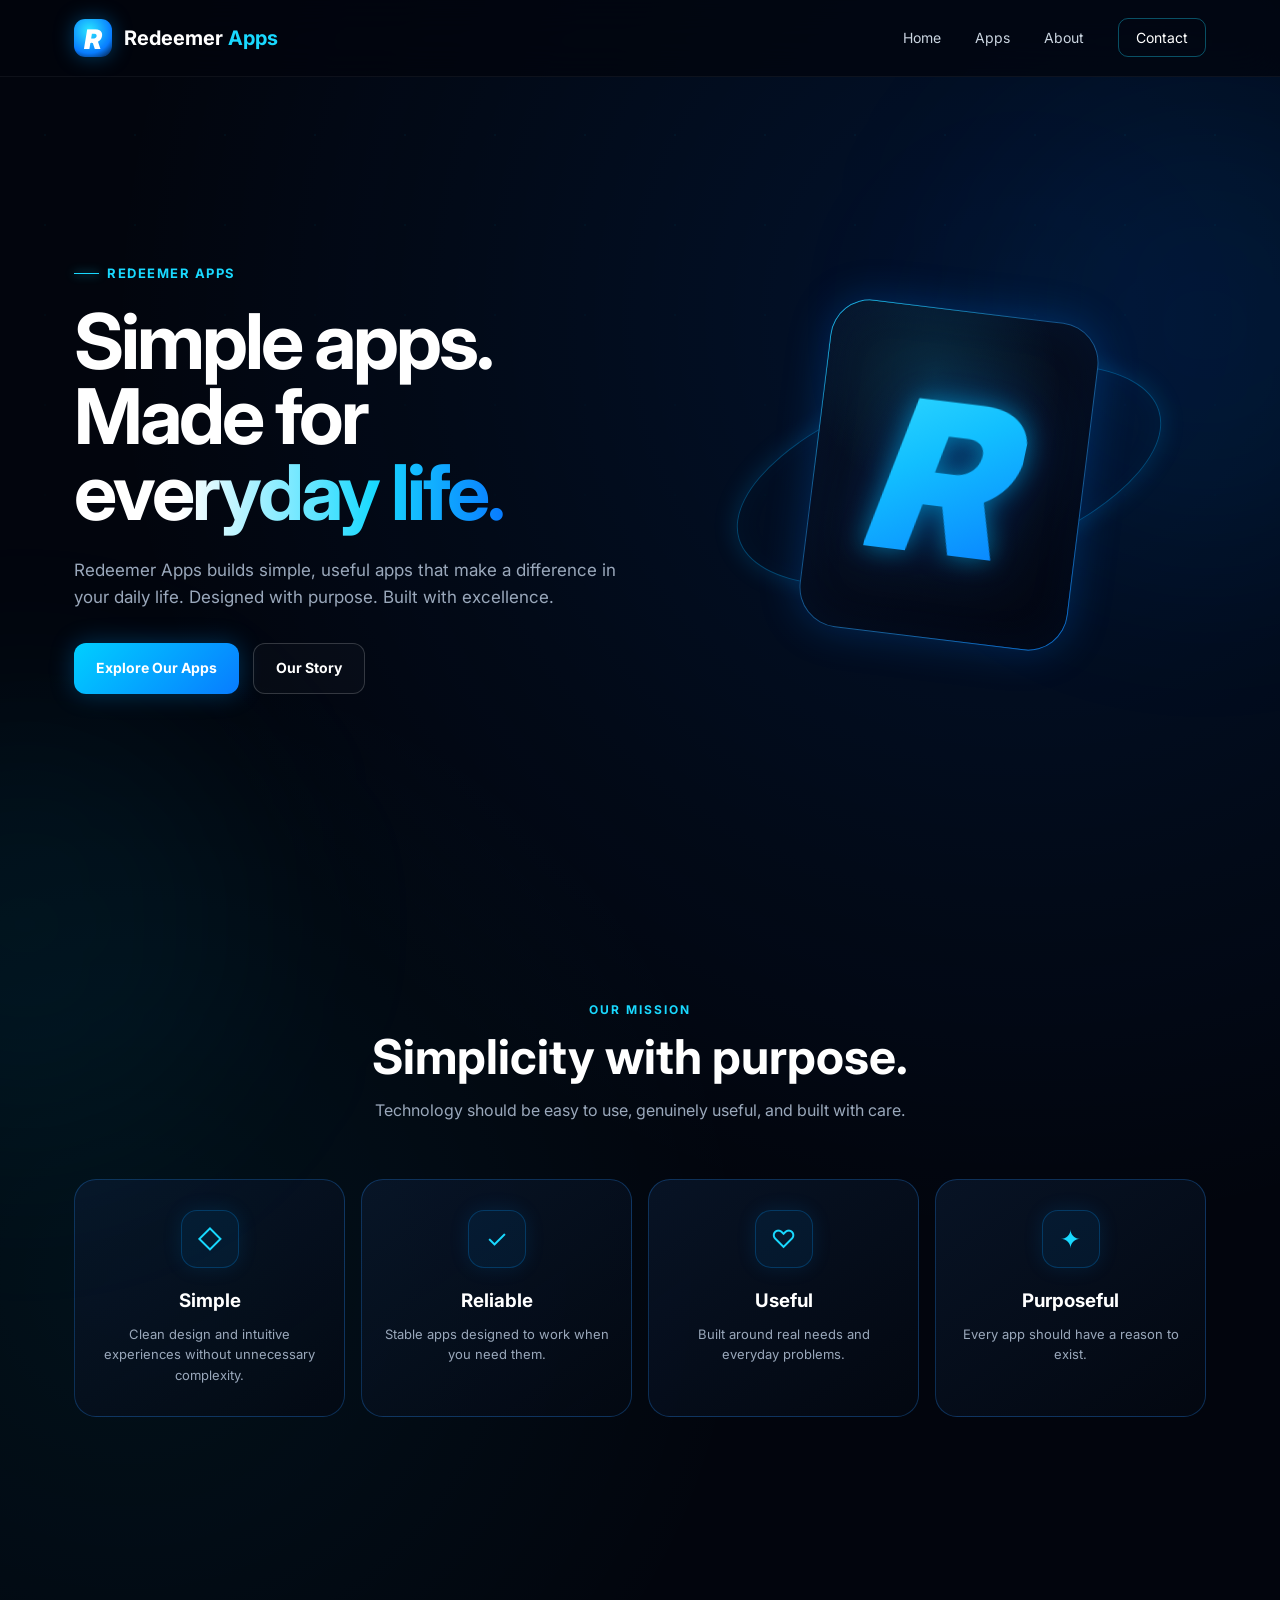
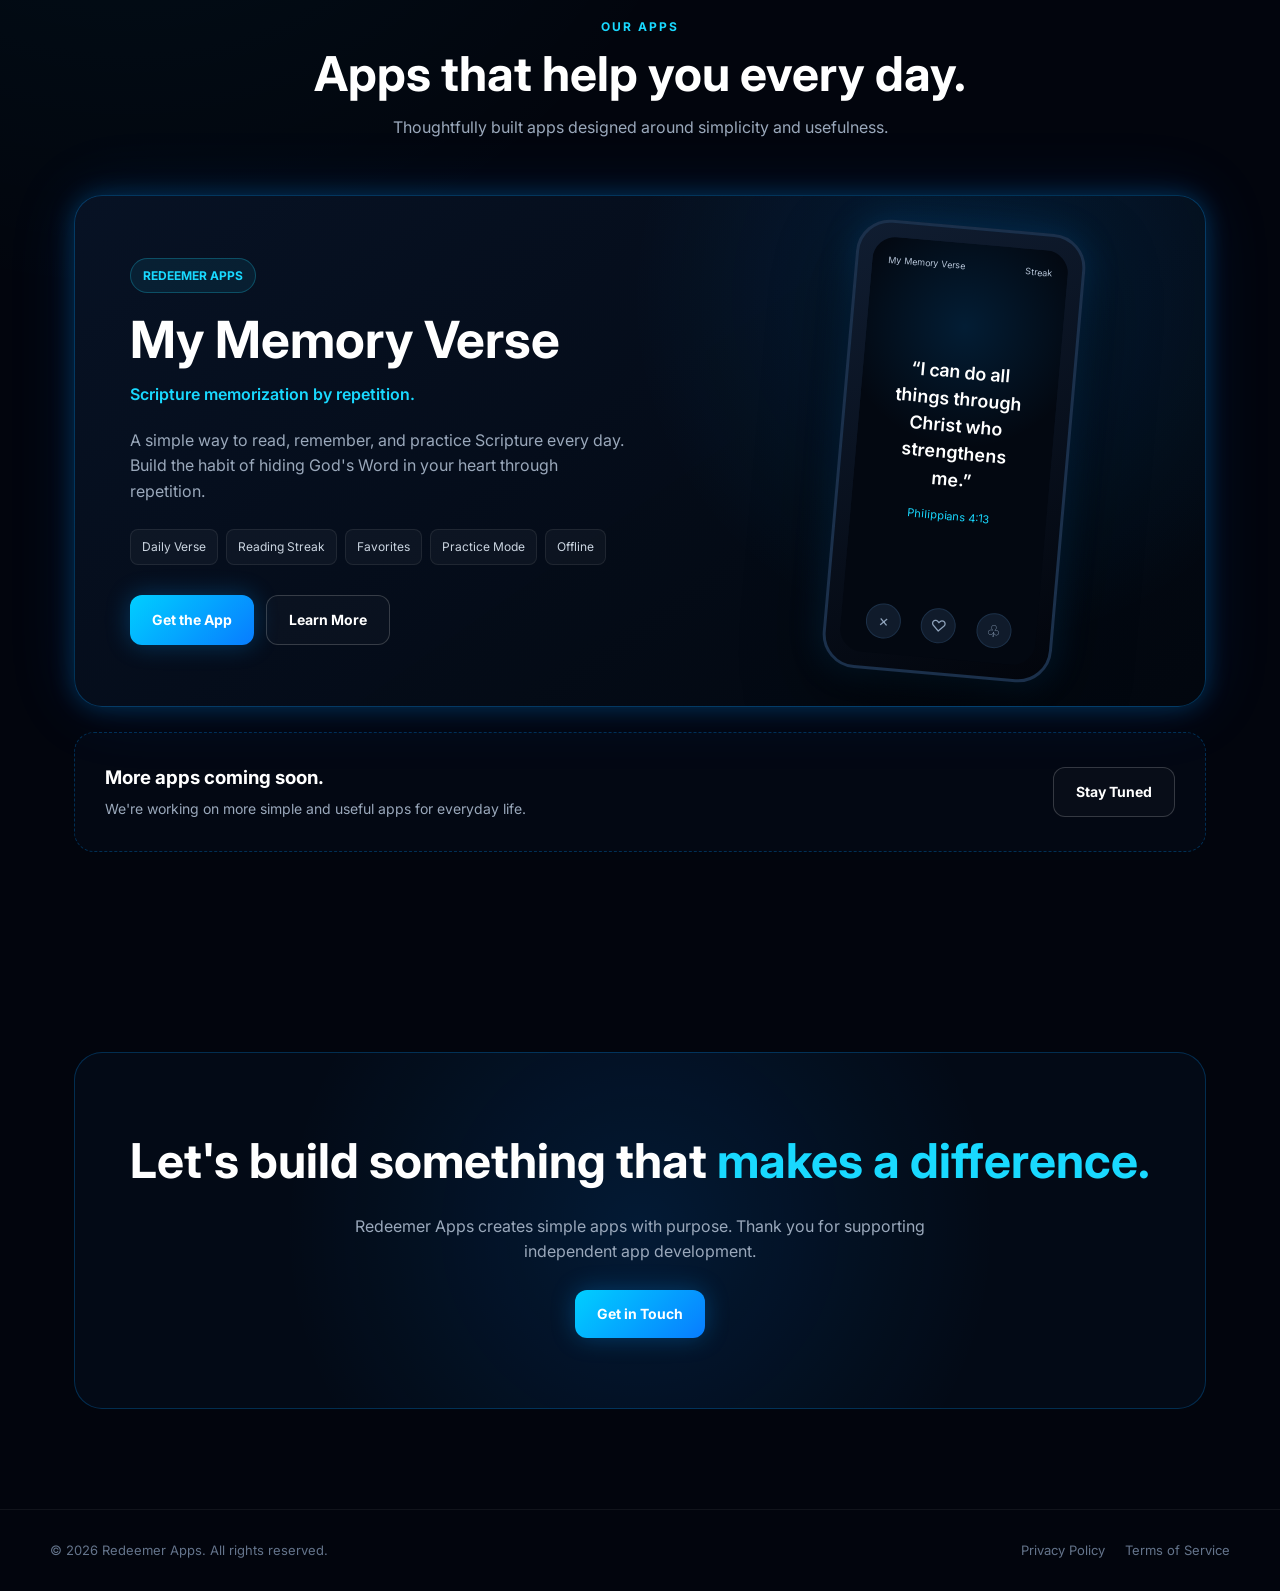
==== index.html @ 4041ca89 "Create index.html" ====
<!DOCTYPE html>
<html lang="en">
<head>
  <meta charset="UTF-8" />
  <meta name="viewport" content="width=device-width, initial-scale=1.0" />

  <title>Redeemer Apps — Simple Apps for Everyday Life</title>

  <meta
    name="description"
    content="Redeemer Apps builds simple, useful apps designed for everyday life."
  />

  <link rel="preconnect" href="https://fonts.googleapis.com">
  <link rel="preconnect" href="https://fonts.gstatic.com" crossorigin>
  <link
    href="https://fonts.googleapis.com/css2?family=Inter:wght@400;500;600;700;800&display=swap"
    rel="stylesheet"
  >

  <style>
    :root {
      --bg: #02050d;
      --bg2: #050b18;
      --card: rgba(7, 15, 30, 0.78);
      --card-border: rgba(38, 145, 255, 0.28);

      --blue: #087cff;
      --cyan: #19d9ff;
      --light-blue: #55e5ff;

      --text: #ffffff;
      --muted: #9aa8bb;

      --glow:
        0 0 25px rgba(0, 151, 255, 0.28),
        0 0 70px rgba(0, 119, 255, 0.12);

      --radius: 22px;
    }

    * {
      margin: 0;
      padding: 0;
      box-sizing: border-box;
    }

    html {
      scroll-behavior: smooth;
    }

    body {
      font-family: "Inter", sans-serif;
      background:
        radial-gradient(circle at 80% 10%, rgba(0, 105, 255, 0.13), transparent 30%),
        radial-gradient(circle at 10% 40%, rgba(0, 212, 255, 0.06), transparent 28%),
        var(--bg);
      color: var(--text);
      line-height: 1.6;
      overflow-x: hidden;
    }

    /* =========================
       BACKGROUND EFFECTS
    ========================= */

    body::before {
      content: "";
      position: fixed;
      inset: 0;
      pointer-events: none;
      background-image:
        radial-gradient(circle, rgba(25, 217, 255, 0.45) 1px, transparent 1px);
      background-size: 90px 90px;
      opacity: 0.12;
      mask-image: linear-gradient(to bottom, black, transparent 75%);
    }

    .orb {
      position: absolute;
      width: 450px;
      height: 450px;
      border-radius: 50%;
      background: rgba(0, 126, 255, 0.08);
      filter: blur(100px);
      pointer-events: none;
    }

    .orb.one {
      top: 100px;
      right: -150px;
    }

    .orb.two {
      top: 700px;
      left: -200px;
      background: rgba(0, 217, 255, 0.05);
    }

    /* =========================
       NAVBAR
    ========================= */

    header {
      position: fixed;
      top: 0;
      left: 0;
      right: 0;
      z-index: 1000;

      background: rgba(2, 5, 13, 0.72);
      backdrop-filter: blur(18px);
      border-bottom: 1px solid rgba(255,255,255,0.05);
    }

    nav {
      max-width: 1180px;
      margin: auto;
      height: 76px;
      padding: 0 24px;

      display: flex;
      align-items: center;
      justify-content: space-between;
    }

    .brand {
      display: flex;
      align-items: center;
      gap: 12px;

      text-decoration: none;
      color: white;
      font-weight: 700;
      font-size: 20px;
    }

    .brand-logo {
      width: 38px;
      height: 38px;
      border-radius: 11px;

      display: grid;
      place-items: center;

      background:
        radial-gradient(circle at 40% 30%, #29e5ff, #087cff 65%, #03122b);

      box-shadow:
        0 0 20px rgba(0, 166, 255, 0.35);

      position: relative;
      overflow: hidden;
    }

    .brand-logo span {
      font-weight: 900;
      font-size: 27px;
      font-style: italic;
      color: white;
      transform: translateY(-1px);
    }

    .brand-name span {
      color: var(--cyan);
    }

    .nav-links {
      display: flex;
      gap: 34px;
      list-style: none;
    }

    .nav-links a {
      color: #cbd5e1;
      text-decoration: none;
      font-size: 14px;
      transition: 0.25s ease;
    }

    .nav-links a:hover {
      color: var(--cyan);
    }

    .nav-button {
      padding: 10px 17px;
      border: 1px solid rgba(25, 217, 255, 0.35);
      border-radius: 10px;
      color: white !important;
    }

    .nav-button:hover {
      background: rgba(25, 217, 255, 0.08);
    }

    /* =========================
       HERO
    ========================= */

    .hero {
      min-height: 100vh;
      max-width: 1180px;
      margin: auto;

      padding: 150px 24px 100px;

      display: grid;
      grid-template-columns: 1.05fr 0.95fr;
      align-items: center;
      gap: 50px;

      position: relative;
    }

    .eyebrow {
      display: inline-flex;
      align-items: center;
      gap: 8px;

      color: var(--cyan);
      font-size: 13px;
      font-weight: 700;
      letter-spacing: 1.5px;
      text-transform: uppercase;

      margin-bottom: 20px;
    }

    .eyebrow::before {
      content: "";
      width: 25px;
      height: 1px;
      background: var(--cyan);
      box-shadow: 0 0 10px var(--cyan);
    }

    h1 {
      font-size: clamp(48px, 6vw, 78px);
      line-height: 0.98;
      letter-spacing: -3px;
      margin-bottom: 27px;
    }

    .gradient-text {
      background: linear-gradient(
        90deg,
        #ffffff 0%,
        #ffffff 25%,
        var(--cyan) 70%,
        var(--blue) 100%
      );

      -webkit-background-clip: text;
      background-clip: text;
      color: transparent;
    }

    .hero-description {
      max-width: 580px;
      color: var(--muted);
      font-size: 17px;
      margin-bottom: 32px;
    }

    .buttons {
      display: flex;
      gap: 14px;
      flex-wrap: wrap;
    }

    .button {
      display: inline-flex;
      align-items: center;
      justify-content: center;

      padding: 13px 22px;
      border-radius: 12px;

      text-decoration: none;
      font-size: 14px;
      font-weight: 700;

      transition: 0.25s ease;
    }

    .button-primary {
      color: white;

      background: linear-gradient(
        135deg,
        #00cfff,
        #087cff
      );

      box-shadow:
        0 0 25px rgba(0, 153, 255, 0.3);
    }

    .button-primary:hover {
      transform: translateY(-2px);
      box-shadow:
        0 0 35px rgba(0, 153, 255, 0.5);
    }

    .button-secondary {
      color: white;
      border: 1px solid rgba(255,255,255,0.18);
      background: rgba(255,255,255,0.025);
    }

    .button-secondary:hover {
      border-color: rgba(25,217,255,0.5);
      background: rgba(25,217,255,0.05);
    }

    /* =========================
       HERO LOGO VISUAL
    ========================= */

    .hero-visual {
      min-height: 500px;
      display: grid;
      place-items: center;
      position: relative;
    }

    .logo-orbit {
      position: absolute;
      width: 440px;
      height: 190px;

      border: 1px solid rgba(0, 179, 255, 0.35);
      border-radius: 50%;

      transform: rotate(-17deg);

      box-shadow:
        0 0 25px rgba(0, 166, 255, 0.2),
        inset 0 0 30px rgba(0, 166, 255, 0.04);
    }

    .logo-orbit::after {
      content: "";
      position: absolute;

      width: 8px;
      height: 8px;
      border-radius: 50%;

      background: var(--cyan);

      right: 18%;
      top: -3px;

      box-shadow:
        0 0 10px var(--cyan),
        0 0 25px var(--cyan);
    }

    .logo-card {
      width: 270px;
      height: 330px;

      border-radius: 40px;

      display: grid;
      place-items: center;

      background:
        radial-gradient(
          circle at 40% 20%,
          rgba(24, 217, 255, 0.13),
          transparent 40%
        ),
        linear-gradient(
          145deg,
          #071226,
          #020611
        );

      border: 1px solid rgba(38, 160, 255, 0.5);

      box-shadow:
        0 0 40px rgba(0, 124, 255, 0.25),
        inset 0 0 50px rgba(0, 124, 255, 0.05);

      transform: rotate(7deg);
      position: relative;
    }

    .logo-card::before {
      content: "";
      position: absolute;
      inset: -1px;

      border-radius: inherit;

      background: linear-gradient(
        135deg,
        rgba(25,217,255,0.7),
        transparent 35%,
        transparent 70%,
        rgba(0,124,255,0.6)
      );

      mask: linear-gradient(#fff 0 0) content-box,
            linear-gradient(#fff 0 0);

      mask-composite: exclude;
      padding: 1px;
    }

    .big-logo {
      font-size: 210px;
      font-weight: 900;
      font-style: italic;

      background:
        linear-gradient(
          150deg,
          #43eaff,
          #12bfff 42%,
          #087cff 85%
        );

      -webkit-background-clip: text;
      background-clip: text;
      color: transparent;

      filter:
        drop-shadow(0 0 12px rgba(0, 197, 255, 0.5))
        drop-shadow(0 0 30px rgba(0, 112, 255, 0.3));

      transform: skew(-5deg);
    }

    /* =========================
       SECTION
    ========================= */

    section {
      max-width: 1180px;
      margin: auto;
      padding: 100px 24px;
    }

    .section-heading {
      text-align: center;
      max-width: 700px;
      margin: auto auto 55px;
    }

    .section-heading .label {
      color: var(--cyan);
      text-transform: uppercase;
      font-size: 12px;
      font-weight: 700;
      letter-spacing: 2px;
      margin-bottom: 12px;
    }

    .section-heading h2 {
      font-size: clamp(32px, 4vw, 48px);
      line-height: 1.1;
      margin-bottom: 14px;
    }

    .section-heading p {
      color: var(--muted);
    }

    /* =========================
       VALUES
    ========================= */

    .values {
      display: grid;
      grid-template-columns: repeat(4, 1fr);
      gap: 16px;
    }

    .value-card {
      padding: 30px 22px;
      text-align: center;

      background: linear-gradient(
        145deg,
        rgba(10, 24, 45, 0.75),
        rgba(4, 9, 19, 0.7)
      );

      border: 1px solid var(--card-border);
      border-radius: var(--radius);

      transition: 0.25s ease;
    }

    .value-card:hover {
      transform: translateY(-5px);
      border-color: rgba(25,217,255,0.55);
      box-shadow: var(--glow);
    }

    .value-icon {
      width: 58px;
      height: 58px;
      margin: 0 auto 18px;

      border-radius: 16px;

      display: grid;
      place-items: center;

      color: var(--cyan);
      font-size: 25px;

      background: rgba(0, 151, 255, 0.08);
      border: 1px solid rgba(0, 151, 255, 0.25);

      box-shadow:
        0 0 20px rgba(0, 151, 255, 0.12);
    }

    .value-card h3 {
      margin-bottom: 8px;
    }

    .value-card p {
      color: var(--muted);
      font-size: 13px;
    }

    /* =========================
       MY MEMORY VERSE
    ========================= */

    #my-memory-verse {
      position: relative;
    }

    .app-card {
      display: grid;
      grid-template-columns: 1fr 0.8fr;

      min-height: 500px;

      border-radius: 28px;

      background:
        radial-gradient(
          circle at 80% 20%,
          rgba(0, 145, 255, 0.13),
          transparent 35%
        ),
        linear-gradient(
          145deg,
          rgba(8, 20, 39, 0.9),
          rgba(2, 7, 15, 0.95)
        );

      border: 1px solid rgba(0, 151, 255, 0.3);

      overflow: hidden;
      box-shadow: var(--glow);
    }

    .app-content {
      padding: 55px;
      display: flex;
      flex-direction: column;
      justify-content: center;
    }

    .app-badge {
      width: fit-content;

      padding: 7px 12px;
      border-radius: 30px;

      background: rgba(25, 217, 255, 0.08);
      border: 1px solid rgba(25, 217, 255, 0.25);

      color: var(--cyan);
      font-size: 12px;
      font-weight: 700;

      margin-bottom: 20px;
    }

    .app-content h2 {
      font-size: clamp(34px, 4vw, 54px);
      line-height: 1.05;
      margin-bottom: 15px;
    }

    .app-subtitle {
      color: var(--cyan);
      font-weight: 600;
      margin-bottom: 20px;
    }

    .app-description {
      color: var(--muted);
      max-width: 500px;
      margin-bottom: 25px;
    }

    .features {
      display: flex;
      flex-wrap: wrap;
      gap: 8px;
      margin-bottom: 30px;
    }

    .feature {
      padding: 7px 11px;
      border-radius: 8px;

      background: rgba(255,255,255,0.035);
      border: 1px solid rgba(255,255,255,0.08);

      color: #cbd5e1;
      font-size: 12px;
    }

    .app-buttons {
      display: flex;
      gap: 12px;
      flex-wrap: wrap;
    }

    .app-visual {
      display: grid;
      place-items: center;
      position: relative;
      padding: 30px;
    }

    .phone {
      width: 230px;
      height: 450px;

      border-radius: 34px;

      background:
        linear-gradient(
          150deg,
          #101d31,
          #02050c
        );

      border: 3px solid #1b304b;

      box-shadow:
        0 30px 70px rgba(0,0,0,0.6),
        0 0 35px rgba(0, 144, 255, 0.22);

      padding: 14px;

      transform: rotate(5deg);
      position: relative;
    }

    .phone-screen {
      width: 100%;
      height: 100%;

      border-radius: 23px;

      background:
        radial-gradient(
          circle at 50% 20%,
          rgba(0, 150, 255, 0.15),
          transparent 35%
        ),
        #030811;

      display: flex;
      flex-direction: column;

      overflow: hidden;
    }

    .phone-header {
      padding: 16px;
      display: flex;
      justify-content: space-between;

      font-size: 9px;
      color: #b5c3d6;
    }

    .verse-area {
      flex: 1;

      display: flex;
      flex-direction: column;
      justify-content: center;
      align-items: center;

      padding: 25px;
      text-align: center;
    }

    .verse {
      font-size: 18px;
      line-height: 1.5;
      font-weight: 600;
    }

    .reference {
      margin-top: 15px;
      color: var(--cyan);
      font-size: 11px;
    }

    .phone-actions {
      display: flex;
      justify-content: space-around;
      padding: 15px;
      color: #8fa3bb;
    }

    .phone-action {
      width: 35px;
      height: 35px;
      border-radius: 50%;

      display: grid;
      place-items: center;

      background: #101b2b;
      border: 1px solid #1c3048;
    }

    /* =========================
       MORE APPS
    ========================= */

    .coming-soon {
      margin-top: 25px;

      padding: 30px;

      border-radius: 20px;

      border: 1px dashed rgba(0,151,255,0.28);
      background: rgba(5, 13, 27, 0.5);

      display: flex;
      align-items: center;
      justify-content: space-between;
      gap: 20px;
    }

    .coming-soon h3 {
      margin-bottom: 5px;
    }

    .coming-soon p {
      color: var(--muted);
      font-size: 14px;
    }

    /* =========================
       CTA
    ========================= */

    .cta {
      padding: 70px 40px;
      text-align: center;

      border-radius: 28px;

      background:
        radial-gradient(
          circle at center,
          rgba(0, 132, 255, 0.13),
          transparent 60%
        ),
        rgba(5, 14, 28, 0.7);

      border: 1px solid rgba(0, 151, 255, 0.25);
    }

    .cta h2 {
      font-size: clamp(32px, 4vw, 48px);
      margin-bottom: 14px;
    }

    .cta h2 span {
      color: var(--cyan);
    }

    .cta p {
      max-width: 600px;
      margin: 0 auto 25px;
      color: var(--muted);
    }

    /* =========================
       FOOTER
    ========================= */

    footer {
      border-top: 1px solid rgba(255,255,255,0.06);
      padding: 30px 24px;
    }

    .footer-inner {
      max-width: 1180px;
      margin: auto;

      display: flex;
      align-items: center;
      justify-content: space-between;
      gap: 20px;
    }

    .footer-copy {
      color: #64748b;
      font-size: 13px;
    }

    .footer-links {
      display: flex;
      gap: 20px;
    }

    .footer-links a {
      color: #64748b;
      text-decoration: none;
      font-size: 13px;
    }

    .footer-links a:hover {
      color: var(--cyan);
    }

    /* =========================
       MOBILE
    ========================= */

    @media (max-width: 900px) {

      .nav-links {
        display: none;
      }

      .hero {
        grid-template-columns: 1fr;
        padding-top: 130px;
        text-align: center;
      }

      .hero-description {
        margin-left: auto;
        margin-right: auto;
      }

      .buttons {
        justify-content: center;
      }

      .hero-visual {
        min-height: 420px;
      }

      .values {
        grid-template-columns: repeat(2, 1fr);
      }

      .app-card {
        grid-template-columns: 1fr;
      }

      .app-content {
        padding: 40px 28px;
      }

      .app-visual {
        min-height: 500px;
      }

      .coming-soon {
        flex-direction: column;
        text-align: center;
      }
    }

    @media (max-width: 600px) {

      h1 {
        letter-spacing: -2px;
      }

      section {
        padding: 75px 18px;
      }

      .hero {
        padding-left: 18px;
        padding-right: 18px;
      }

      .logo-card {
        width: 220px;
        height: 280px;
      }

      .big-logo {
        font-size: 165px;
      }

      .logo-orbit {
        width: 340px;
        height: 150px;
      }

      .values {
        grid-template-columns: 1fr;
      }

      .app-content {
        padding: 30px 22px;
      }

      .footer-inner {
        flex-direction: column;
        text-align: center;
      }
    }
  </style>
</head>

<body>

  <div class="orb one"></div>
  <div class="orb two"></div>

  <!-- =========================
       NAVIGATION
  ========================== -->

  <header>
    <nav>

      <a href="#home" class="brand">
        <div class="brand-logo">
          <span>R</span>
        </div>

        <div class="brand-name">
          Redeemer <span>Apps</span>
        </div>
      </a>

      <ul class="nav-links">
        <li><a href="#home">Home</a></li>
        <li><a href="#apps">Apps</a></li>
        <li><a href="#about">About</a></li>
        <li>
          <a href="#contact" class="nav-button">
            Contact
          </a>
        </li>
      </ul>

    </nav>
  </header>


  <!-- =========================
       HERO
  ========================== -->

  <main id="home">

    <section class="hero">

      <div>

        <div class="eyebrow">
          Redeemer Apps
        </div>

        <h1>
          Simple apps.<br>
          Made for
          <span class="gradient-text">
            everyday life.
          </span>
        </h1>

        <p class="hero-description">
          Redeemer Apps builds simple, useful apps that make a
          difference in your daily life. Designed with purpose.
          Built with excellence.
        </p>

        <div class="buttons">

          <a href="#apps" class="button button-primary">
            Explore Our Apps
          </a>

          <a href="#about" class="button button-secondary">
            Our Story
          </a>

        </div>

      </div>


      <div class="hero-visual">

        <div class="logo-orbit"></div>

        <div class="logo-card">
          <div class="big-logo">
            R
          </div>
        </div>

      </div>

    </section>


    <!-- =========================
         ABOUT / MISSION
    ========================== -->

    <section id="about">

      <div class="section-heading">

        <div class="label">
          Our Mission
        </div>

        <h2>
          Simplicity with purpose.
        </h2>

        <p>
          Technology should be easy to use, genuinely useful,
          and built with care.
        </p>

      </div>


      <div class="values">

        <div class="value-card">

          <div class="value-icon">
            ◇
          </div>

          <h3>
            Simple
          </h3>

          <p>
            Clean design and intuitive experiences without
            unnecessary complexity.
          </p>

        </div>


        <div class="value-card">

          <div class="value-icon">
            ✓
          </div>

          <h3>
            Reliable
          </h3>

          <p>
            Stable apps designed to work when you need them.
          </p>

        </div>


        <div class="value-card">

          <div class="value-icon">
            ♡
          </div>

          <h3>
            Useful
          </h3>

          <p>
            Built around real needs and everyday problems.
          </p>

        </div>


        <div class="value-card">

          <div class="value-icon">
            ✦
          </div>

          <h3>
            Purposeful
          </h3>

          <p>
            Every app should have a reason to exist.
          </p>

        </div>

      </div>

    </section>


    <!-- =========================
         APPS
    ========================== -->

    <section id="apps">

      <div class="section-heading">

        <div class="label">
          Our Apps
        </div>

        <h2>
          Apps that help you every day.
        </h2>

        <p>
          Thoughtfully built apps designed around simplicity
          and usefulness.
        </p>

      </div>


      <!-- MY MEMORY VERSE -->

      <div id="my-memory-verse" class="app-card">

        <div class="app-content">

          <div class="app-badge">
            REDEEMER APPS
          </div>

          <h2>
            My Memory Verse
          </h2>

          <div class="app-subtitle">
            Scripture memorization by repetition.
          </div>

          <p class="app-description">
            A simple way to read, remember, and practice
            Scripture every day. Build the habit of hiding
            God's Word in your heart through repetition.
          </p>


          <div class="features">

            <span class="feature">
              Daily Verse
            </span>

            <span class="feature">
              Reading Streak
            </span>

            <span class="feature">
              Favorites
            </span>

            <span class="feature">
              Practice Mode
            </span>

            <span class="feature">
              Offline
            </span>

          </div>


          <div class="app-buttons">

            <!-- CHANGE THIS TO YOUR PLAY STORE URL -->

            <a
              href="https://play.google.com/"
              target="_blank"
              class="button button-primary"
            >
              Get the App
            </a>

            <a
              href="#my-memory-verse"
              class="button button-secondary"
            >
              Learn More
            </a>

          </div>

        </div>


        <!-- PHONE MOCKUP -->

        <div class="app-visual">

          <div class="phone">

            <div class="phone-screen">

              <div class="phone-header">
                <span>My Memory Verse</span>
                <span>Streak</span>
              </div>


              <div class="verse-area">

                <div class="verse">
                  “I can do all things through Christ
                  who strengthens me.”
                </div>

                <div class="reference">
                  Philippians 4:13
                </div>

              </div>


              <div class="phone-actions">

                <div class="phone-action">
                  ×
                </div>

                <div class="phone-action">
                  ♡
                </div>

                <div class="phone-action">
                  ♧
                </div>

              </div>

            </div>

          </div>

        </div>

      </div>


      <!-- MORE APPS -->

      <div class="coming-soon">

        <div>

          <h3>
            More apps coming soon.
          </h3>

          <p>
            We're working on more simple and useful apps
            for everyday life.
          </p>

        </div>

        <a
          href="#contact"
          class="button button-secondary"
        >
          Stay Tuned
        </a>

      </div>

    </section>


    <!-- =========================
         CONTACT CTA
    ========================== -->

    <section id="contact">

      <div class="cta">

        <h2>
          Let's build something that
          <span>makes a difference.</span>
        </h2>

        <p>
          Redeemer Apps creates simple apps with purpose.
          Thank you for supporting independent app development.
        </p>

        <!-- CHANGE EMAIL IF NEEDED -->

        <a
          href="mailto:hello@redeemerapps.com"
          class="button button-primary"
        >
          Get in Touch
        </a>

      </div>

    </section>

  </main>


  <!-- =========================
       FOOTER
  ========================== -->

  <footer>

    <div class="footer-inner">

      <div class="footer-copy">
        © 2026 Redeemer Apps. All rights reserved.
      </div>

      <div class="footer-links">

        <a href="#">
          Privacy Policy
        </a>

        <a href="#">
          Terms of Service
        </a>

      </div>

    </div>

  </footer>

</body>
</html>
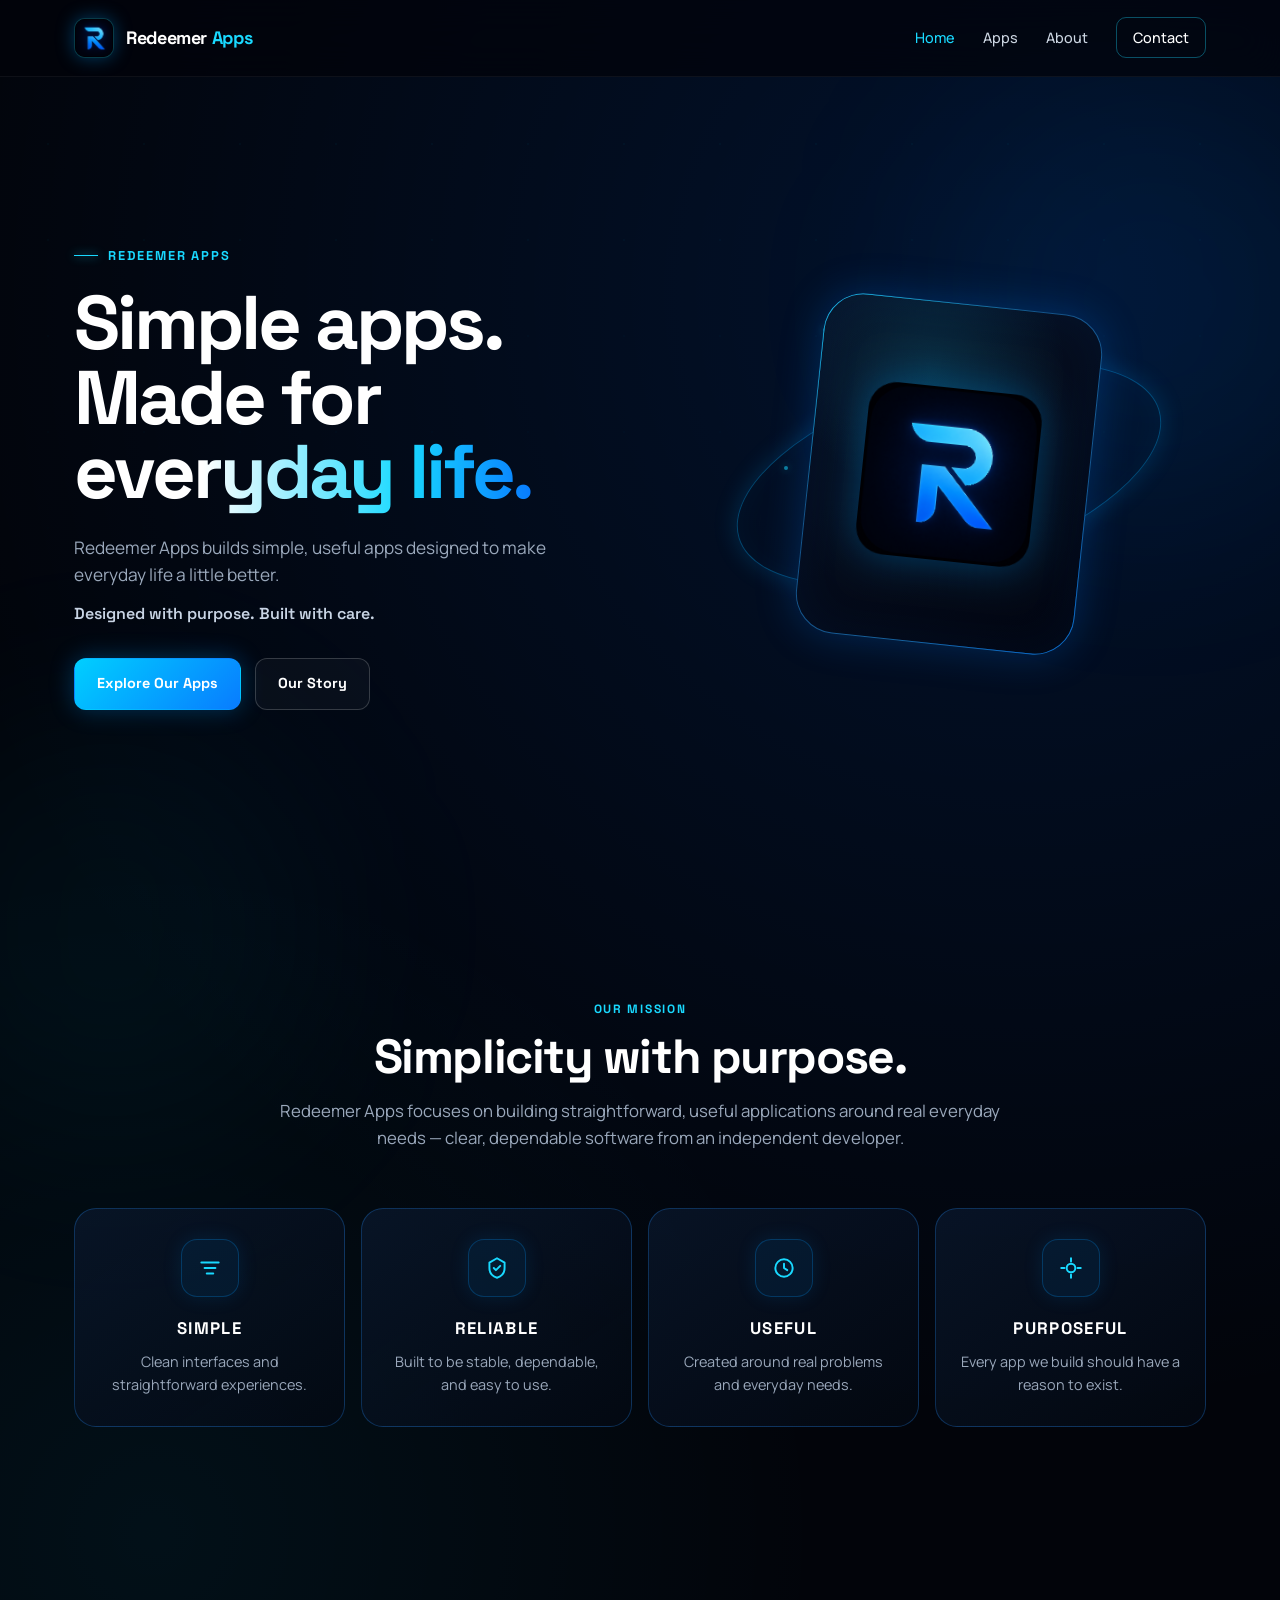
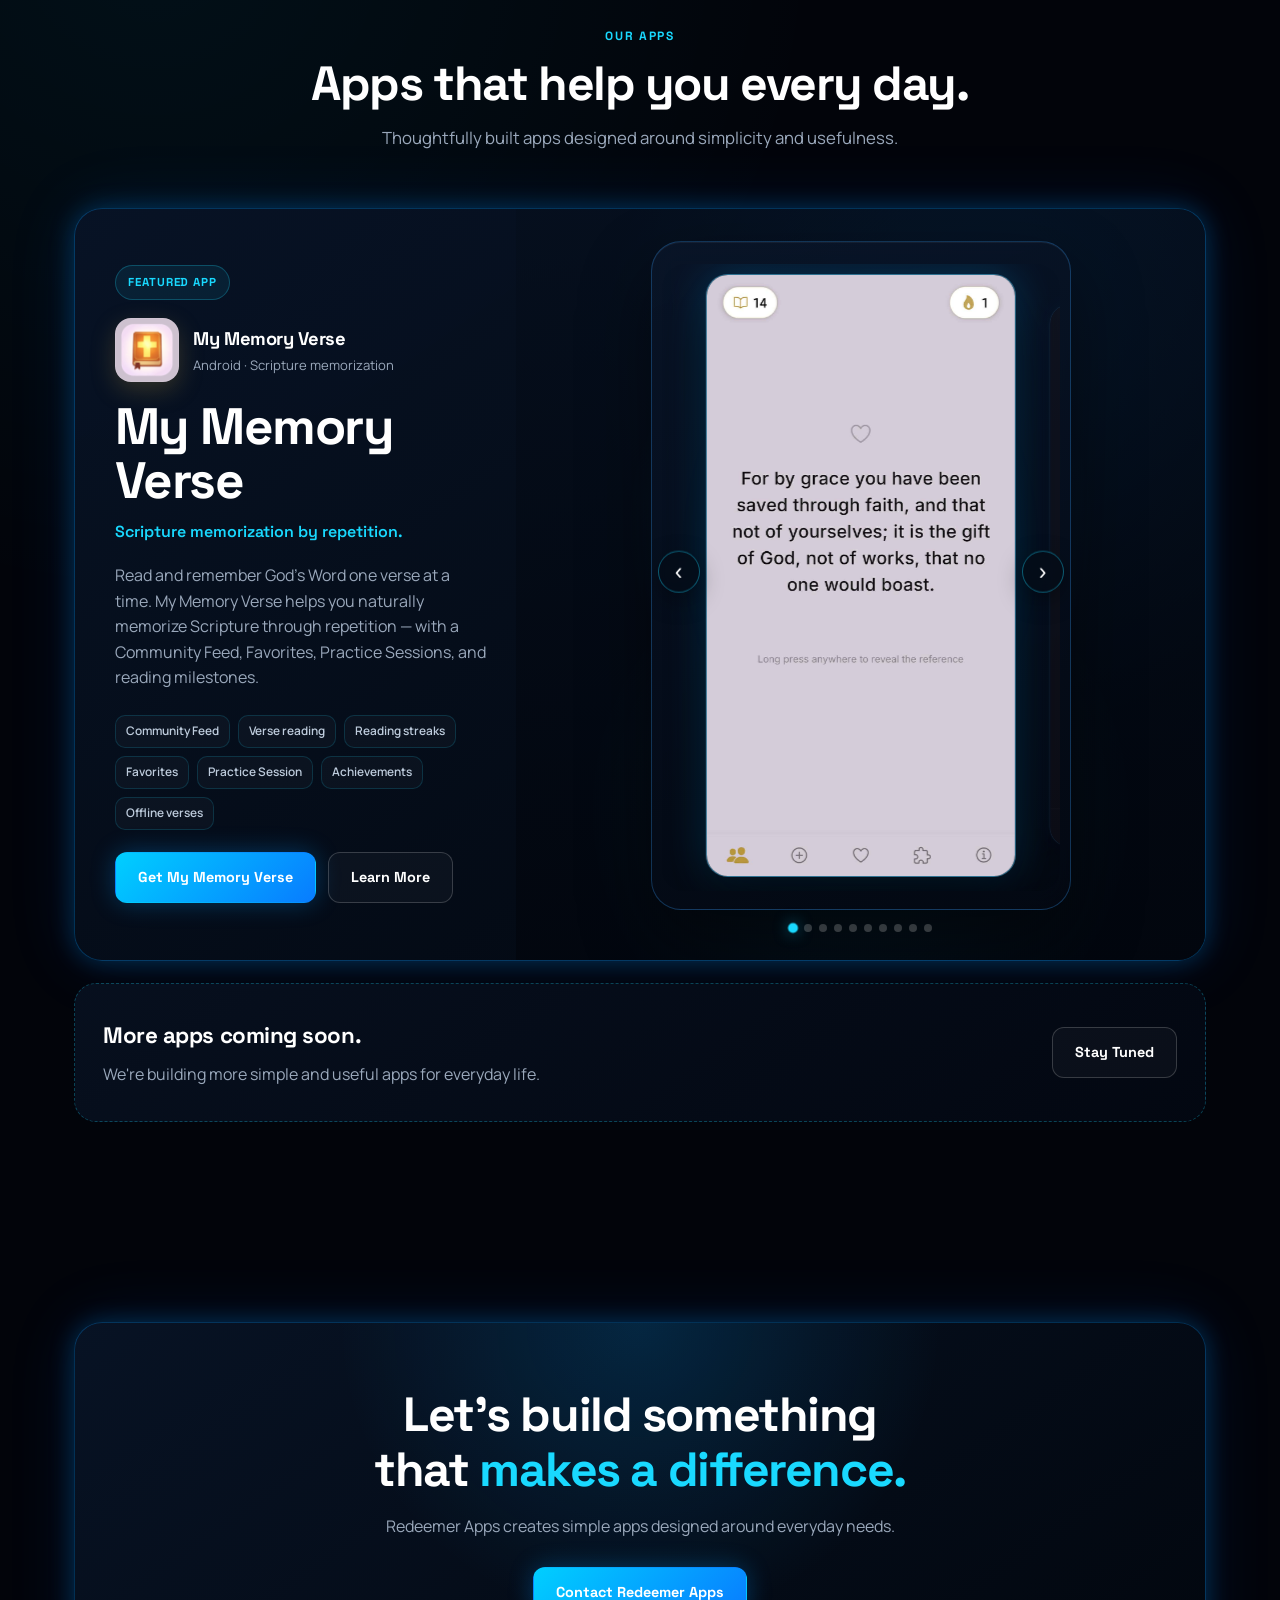
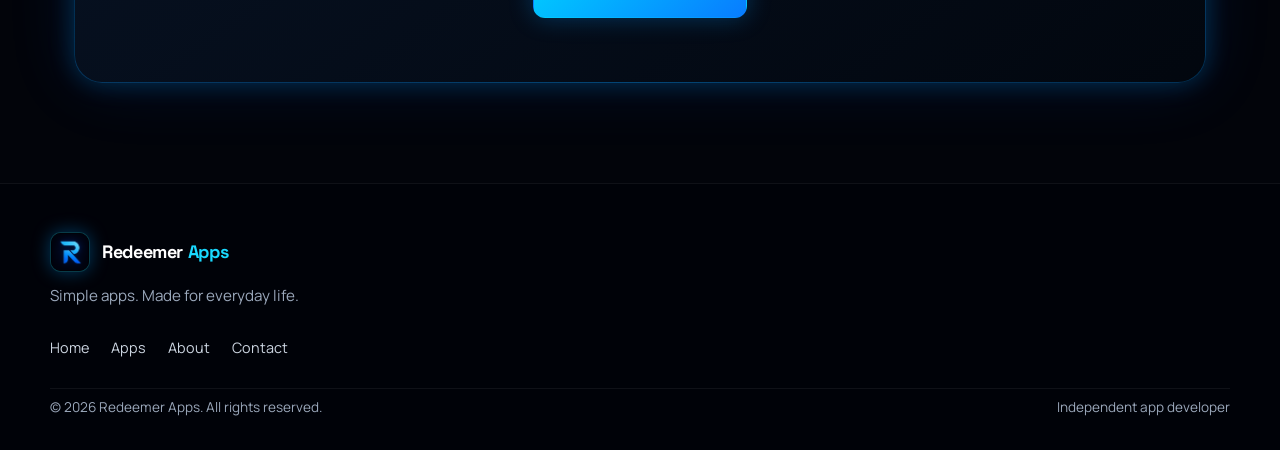
==== commit 50501d0d: "Update Redeemer Apps and My Memory Verse websites Co-authored-by: Cursor <cursoragent@cursor.com>" ====
--- a/index.html
+++ b/index.html
@@ -5,1369 +5,364 @@
   <meta name="viewport" content="width=device-width, initial-scale=1.0" />
 
   <title>Redeemer Apps — Simple Apps for Everyday Life</title>
-
   <meta
     name="description"
     content="Redeemer Apps builds simple, useful apps designed for everyday life."
   />
-
-  <link rel="preconnect" href="https://fonts.googleapis.com">
-  <link rel="preconnect" href="https://fonts.gstatic.com" crossorigin>
+  <meta name="theme-color" content="#02040A" />
+
+  <meta property="og:type" content="website" />
+  <meta property="og:site_name" content="Redeemer Apps" />
+  <meta property="og:title" content="Redeemer Apps — Simple Apps for Everyday Life" />
+  <meta
+    property="og:description"
+    content="Redeemer Apps builds simple, useful apps designed for everyday life."
+  />
+  <meta property="og:url" content="https://redeemerapps.github.io/" />
+  <meta property="og:image" content="https://redeemerapps.github.io/assets/RedeemerApps%20logo.png" />
+
+  <meta name="twitter:card" content="summary" />
+  <meta name="twitter:title" content="Redeemer Apps — Simple Apps for Everyday Life" />
+  <meta
+    name="twitter:description"
+    content="Redeemer Apps builds simple, useful apps designed for everyday life."
+  />
+  <meta name="twitter:image" content="https://redeemerapps.github.io/assets/RedeemerApps%20logo.png" />
+
+  <link rel="canonical" href="https://redeemerapps.github.io/" />
+  <link rel="icon" type="image/png" href="assets/RedeemerApps%20logo.png" />
+  <link rel="apple-touch-icon" href="assets/RedeemerApps%20logo.png" />
+
+  <link rel="preconnect" href="https://fonts.googleapis.com" />
+  <link rel="preconnect" href="https://fonts.gstatic.com" crossorigin />
   <link
-    href="https://fonts.googleapis.com/css2?family=Inter:wght@400;500;600;700;800&display=swap"
+    href="https://fonts.googleapis.com/css2?family=Inter:wght@400;500;600;700&family=Manrope:wght@400;500;600;700&family=Space+Grotesk:wght@500;600;700&display=swap"
     rel="stylesheet"
-  >
-
-  <style>
-    :root {
-      --bg: #02050d;
-      --bg2: #050b18;
-      --card: rgba(7, 15, 30, 0.78);
-      --card-border: rgba(38, 145, 255, 0.28);
-
-      --blue: #087cff;
-      --cyan: #19d9ff;
-      --light-blue: #55e5ff;
-
-      --text: #ffffff;
-      --muted: #9aa8bb;
-
-      --glow:
-        0 0 25px rgba(0, 151, 255, 0.28),
-        0 0 70px rgba(0, 119, 255, 0.12);
-
-      --radius: 22px;
-    }
-
-    * {
-      margin: 0;
-      padding: 0;
-      box-sizing: border-box;
-    }
-
-    html {
-      scroll-behavior: smooth;
-    }
-
-    body {
-      font-family: "Inter", sans-serif;
-      background:
-        radial-gradient(circle at 80% 10%, rgba(0, 105, 255, 0.13), transparent 30%),
-        radial-gradient(circle at 10% 40%, rgba(0, 212, 255, 0.06), transparent 28%),
-        var(--bg);
-      color: var(--text);
-      line-height: 1.6;
-      overflow-x: hidden;
-    }
-
-    /* =========================
-       BACKGROUND EFFECTS
-    ========================= */
-
-    body::before {
-      content: "";
-      position: fixed;
-      inset: 0;
-      pointer-events: none;
-      background-image:
-        radial-gradient(circle, rgba(25, 217, 255, 0.45) 1px, transparent 1px);
-      background-size: 90px 90px;
-      opacity: 0.12;
-      mask-image: linear-gradient(to bottom, black, transparent 75%);
-    }
-
-    .orb {
-      position: absolute;
-      width: 450px;
-      height: 450px;
-      border-radius: 50%;
-      background: rgba(0, 126, 255, 0.08);
-      filter: blur(100px);
-      pointer-events: none;
-    }
-
-    .orb.one {
-      top: 100px;
-      right: -150px;
-    }
-
-    .orb.two {
-      top: 700px;
-      left: -200px;
-      background: rgba(0, 217, 255, 0.05);
-    }
-
-    /* =========================
-       NAVBAR
-    ========================= */
-
-    header {
-      position: fixed;
-      top: 0;
-      left: 0;
-      right: 0;
-      z-index: 1000;
-
-      background: rgba(2, 5, 13, 0.72);
-      backdrop-filter: blur(18px);
-      border-bottom: 1px solid rgba(255,255,255,0.05);
-    }
-
-    nav {
-      max-width: 1180px;
-      margin: auto;
-      height: 76px;
-      padding: 0 24px;
-
-      display: flex;
-      align-items: center;
-      justify-content: space-between;
-    }
-
-    .brand {
-      display: flex;
-      align-items: center;
-      gap: 12px;
-
-      text-decoration: none;
-      color: white;
-      font-weight: 700;
-      font-size: 20px;
-    }
-
-    .brand-logo {
-      width: 38px;
-      height: 38px;
-      border-radius: 11px;
-
-      display: grid;
-      place-items: center;
-
-      background:
-        radial-gradient(circle at 40% 30%, #29e5ff, #087cff 65%, #03122b);
-
-      box-shadow:
-        0 0 20px rgba(0, 166, 255, 0.35);
-
-      position: relative;
-      overflow: hidden;
-    }
-
-    .brand-logo span {
-      font-weight: 900;
-      font-size: 27px;
-      font-style: italic;
-      color: white;
-      transform: translateY(-1px);
-    }
-
-    .brand-name span {
-      color: var(--cyan);
-    }
-
-    .nav-links {
-      display: flex;
-      gap: 34px;
-      list-style: none;
-    }
-
-    .nav-links a {
-      color: #cbd5e1;
-      text-decoration: none;
-      font-size: 14px;
-      transition: 0.25s ease;
-    }
-
-    .nav-links a:hover {
-      color: var(--cyan);
-    }
-
-    .nav-button {
-      padding: 10px 17px;
-      border: 1px solid rgba(25, 217, 255, 0.35);
-      border-radius: 10px;
-      color: white !important;
-    }
-
-    .nav-button:hover {
-      background: rgba(25, 217, 255, 0.08);
-    }
-
-    /* =========================
-       HERO
-    ========================= */
-
-    .hero {
-      min-height: 100vh;
-      max-width: 1180px;
-      margin: auto;
-
-      padding: 150px 24px 100px;
-
-      display: grid;
-      grid-template-columns: 1.05fr 0.95fr;
-      align-items: center;
-      gap: 50px;
-
-      position: relative;
-    }
-
-    .eyebrow {
-      display: inline-flex;
-      align-items: center;
-      gap: 8px;
-
-      color: var(--cyan);
-      font-size: 13px;
-      font-weight: 700;
-      letter-spacing: 1.5px;
-      text-transform: uppercase;
-
-      margin-bottom: 20px;
-    }
-
-    .eyebrow::before {
-      content: "";
-      width: 25px;
-      height: 1px;
-      background: var(--cyan);
-      box-shadow: 0 0 10px var(--cyan);
-    }
-
-    h1 {
-      font-size: clamp(48px, 6vw, 78px);
-      line-height: 0.98;
-      letter-spacing: -3px;
-      margin-bottom: 27px;
-    }
-
-    .gradient-text {
-      background: linear-gradient(
-        90deg,
-        #ffffff 0%,
-        #ffffff 25%,
-        var(--cyan) 70%,
-        var(--blue) 100%
-      );
-
-      -webkit-background-clip: text;
-      background-clip: text;
-      color: transparent;
-    }
-
-    .hero-description {
-      max-width: 580px;
-      color: var(--muted);
-      font-size: 17px;
-      margin-bottom: 32px;
-    }
-
-    .buttons {
-      display: flex;
-      gap: 14px;
-      flex-wrap: wrap;
-    }
-
-    .button {
-      display: inline-flex;
-      align-items: center;
-      justify-content: center;
-
-      padding: 13px 22px;
-      border-radius: 12px;
-
-      text-decoration: none;
-      font-size: 14px;
-      font-weight: 700;
-
-      transition: 0.25s ease;
-    }
-
-    .button-primary {
-      color: white;
-
-      background: linear-gradient(
-        135deg,
-        #00cfff,
-        #087cff
-      );
-
-      box-shadow:
-        0 0 25px rgba(0, 153, 255, 0.3);
-    }
-
-    .button-primary:hover {
-      transform: translateY(-2px);
-      box-shadow:
-        0 0 35px rgba(0, 153, 255, 0.5);
-    }
-
-    .button-secondary {
-      color: white;
-      border: 1px solid rgba(255,255,255,0.18);
-      background: rgba(255,255,255,0.025);
-    }
-
-    .button-secondary:hover {
-      border-color: rgba(25,217,255,0.5);
-      background: rgba(25,217,255,0.05);
-    }
-
-    /* =========================
-       HERO LOGO VISUAL
-    ========================= */
-
-    .hero-visual {
-      min-height: 500px;
-      display: grid;
-      place-items: center;
-      position: relative;
-    }
-
-    .logo-orbit {
-      position: absolute;
-      width: 440px;
-      height: 190px;
-
-      border: 1px solid rgba(0, 179, 255, 0.35);
-      border-radius: 50%;
-
-      transform: rotate(-17deg);
-
-      box-shadow:
-        0 0 25px rgba(0, 166, 255, 0.2),
-        inset 0 0 30px rgba(0, 166, 255, 0.04);
-    }
-
-    .logo-orbit::after {
-      content: "";
-      position: absolute;
-
-      width: 8px;
-      height: 8px;
-      border-radius: 50%;
-
-      background: var(--cyan);
-
-      right: 18%;
-      top: -3px;
-
-      box-shadow:
-        0 0 10px var(--cyan),
-        0 0 25px var(--cyan);
-    }
-
-    .logo-card {
-      width: 270px;
-      height: 330px;
-
-      border-radius: 40px;
-
-      display: grid;
-      place-items: center;
-
-      background:
-        radial-gradient(
-          circle at 40% 20%,
-          rgba(24, 217, 255, 0.13),
-          transparent 40%
-        ),
-        linear-gradient(
-          145deg,
-          #071226,
-          #020611
-        );
-
-      border: 1px solid rgba(38, 160, 255, 0.5);
-
-      box-shadow:
-        0 0 40px rgba(0, 124, 255, 0.25),
-        inset 0 0 50px rgba(0, 124, 255, 0.05);
-
-      transform: rotate(7deg);
-      position: relative;
-    }
-
-    .logo-card::before {
-      content: "";
-      position: absolute;
-      inset: -1px;
-
-      border-radius: inherit;
-
-      background: linear-gradient(
-        135deg,
-        rgba(25,217,255,0.7),
-        transparent 35%,
-        transparent 70%,
-        rgba(0,124,255,0.6)
-      );
-
-      mask: linear-gradient(#fff 0 0) content-box,
-            linear-gradient(#fff 0 0);
-
-      mask-composite: exclude;
-      padding: 1px;
-    }
-
-    .big-logo {
-      font-size: 210px;
-      font-weight: 900;
-      font-style: italic;
-
-      background:
-        linear-gradient(
-          150deg,
-          #43eaff,
-          #12bfff 42%,
-          #087cff 85%
-        );
-
-      -webkit-background-clip: text;
-      background-clip: text;
-      color: transparent;
-
-      filter:
-        drop-shadow(0 0 12px rgba(0, 197, 255, 0.5))
-        drop-shadow(0 0 30px rgba(0, 112, 255, 0.3));
-
-      transform: skew(-5deg);
-    }
-
-    /* =========================
-       SECTION
-    ========================= */
-
-    section {
-      max-width: 1180px;
-      margin: auto;
-      padding: 100px 24px;
-    }
-
-    .section-heading {
-      text-align: center;
-      max-width: 700px;
-      margin: auto auto 55px;
-    }
-
-    .section-heading .label {
-      color: var(--cyan);
-      text-transform: uppercase;
-      font-size: 12px;
-      font-weight: 700;
-      letter-spacing: 2px;
-      margin-bottom: 12px;
-    }
-
-    .section-heading h2 {
-      font-size: clamp(32px, 4vw, 48px);
-      line-height: 1.1;
-      margin-bottom: 14px;
-    }
-
-    .section-heading p {
-      color: var(--muted);
-    }
-
-    /* =========================
-       VALUES
-    ========================= */
-
-    .values {
-      display: grid;
-      grid-template-columns: repeat(4, 1fr);
-      gap: 16px;
-    }
-
-    .value-card {
-      padding: 30px 22px;
-      text-align: center;
-
-      background: linear-gradient(
-        145deg,
-        rgba(10, 24, 45, 0.75),
-        rgba(4, 9, 19, 0.7)
-      );
-
-      border: 1px solid var(--card-border);
-      border-radius: var(--radius);
-
-      transition: 0.25s ease;
-    }
-
-    .value-card:hover {
-      transform: translateY(-5px);
-      border-color: rgba(25,217,255,0.55);
-      box-shadow: var(--glow);
-    }
-
-    .value-icon {
-      width: 58px;
-      height: 58px;
-      margin: 0 auto 18px;
-
-      border-radius: 16px;
-
-      display: grid;
-      place-items: center;
-
-      color: var(--cyan);
-      font-size: 25px;
-
-      background: rgba(0, 151, 255, 0.08);
-      border: 1px solid rgba(0, 151, 255, 0.25);
-
-      box-shadow:
-        0 0 20px rgba(0, 151, 255, 0.12);
-    }
-
-    .value-card h3 {
-      margin-bottom: 8px;
-    }
-
-    .value-card p {
-      color: var(--muted);
-      font-size: 13px;
-    }
-
-    /* =========================
-       MY MEMORY VERSE
-    ========================= */
-
-    #my-memory-verse {
-      position: relative;
-    }
-
-    .app-card {
-      display: grid;
-      grid-template-columns: 1fr 0.8fr;
-
-      min-height: 500px;
-
-      border-radius: 28px;
-
-      background:
-        radial-gradient(
-          circle at 80% 20%,
-          rgba(0, 145, 255, 0.13),
-          transparent 35%
-        ),
-        linear-gradient(
-          145deg,
-          rgba(8, 20, 39, 0.9),
-          rgba(2, 7, 15, 0.95)
-        );
-
-      border: 1px solid rgba(0, 151, 255, 0.3);
-
-      overflow: hidden;
-      box-shadow: var(--glow);
-    }
-
-    .app-content {
-      padding: 55px;
-      display: flex;
-      flex-direction: column;
-      justify-content: center;
-    }
-
-    .app-badge {
-      width: fit-content;
-
-      padding: 7px 12px;
-      border-radius: 30px;
-
-      background: rgba(25, 217, 255, 0.08);
-      border: 1px solid rgba(25, 217, 255, 0.25);
-
-      color: var(--cyan);
-      font-size: 12px;
-      font-weight: 700;
-
-      margin-bottom: 20px;
-    }
-
-    .app-content h2 {
-      font-size: clamp(34px, 4vw, 54px);
-      line-height: 1.05;
-      margin-bottom: 15px;
-    }
-
-    .app-subtitle {
-      color: var(--cyan);
-      font-weight: 600;
-      margin-bottom: 20px;
-    }
-
-    .app-description {
-      color: var(--muted);
-      max-width: 500px;
-      margin-bottom: 25px;
-    }
-
-    .features {
-      display: flex;
-      flex-wrap: wrap;
-      gap: 8px;
-      margin-bottom: 30px;
-    }
-
-    .feature {
-      padding: 7px 11px;
-      border-radius: 8px;
-
-      background: rgba(255,255,255,0.035);
-      border: 1px solid rgba(255,255,255,0.08);
-
-      color: #cbd5e1;
-      font-size: 12px;
-    }
-
-    .app-buttons {
-      display: flex;
-      gap: 12px;
-      flex-wrap: wrap;
-    }
-
-    .app-visual {
-      display: grid;
-      place-items: center;
-      position: relative;
-      padding: 30px;
-    }
-
-    .phone {
-      width: 230px;
-      height: 450px;
-
-      border-radius: 34px;
-
-      background:
-        linear-gradient(
-          150deg,
-          #101d31,
-          #02050c
-        );
-
-      border: 3px solid #1b304b;
-
-      box-shadow:
-        0 30px 70px rgba(0,0,0,0.6),
-        0 0 35px rgba(0, 144, 255, 0.22);
-
-      padding: 14px;
-
-      transform: rotate(5deg);
-      position: relative;
-    }
-
-    .phone-screen {
-      width: 100%;
-      height: 100%;
-
-      border-radius: 23px;
-
-      background:
-        radial-gradient(
-          circle at 50% 20%,
-          rgba(0, 150, 255, 0.15),
-          transparent 35%
-        ),
-        #030811;
-
-      display: flex;
-      flex-direction: column;
-
-      overflow: hidden;
-    }
-
-    .phone-header {
-      padding: 16px;
-      display: flex;
-      justify-content: space-between;
-
-      font-size: 9px;
-      color: #b5c3d6;
-    }
-
-    .verse-area {
-      flex: 1;
-
-      display: flex;
-      flex-direction: column;
-      justify-content: center;
-      align-items: center;
-
-      padding: 25px;
-      text-align: center;
-    }
-
-    .verse {
-      font-size: 18px;
-      line-height: 1.5;
-      font-weight: 600;
-    }
-
-    .reference {
-      margin-top: 15px;
-      color: var(--cyan);
-      font-size: 11px;
-    }
-
-    .phone-actions {
-      display: flex;
-      justify-content: space-around;
-      padding: 15px;
-      color: #8fa3bb;
-    }
-
-    .phone-action {
-      width: 35px;
-      height: 35px;
-      border-radius: 50%;
-
-      display: grid;
-      place-items: center;
-
-      background: #101b2b;
-      border: 1px solid #1c3048;
-    }
-
-    /* =========================
-       MORE APPS
-    ========================= */
-
-    .coming-soon {
-      margin-top: 25px;
-
-      padding: 30px;
-
-      border-radius: 20px;
-
-      border: 1px dashed rgba(0,151,255,0.28);
-      background: rgba(5, 13, 27, 0.5);
-
-      display: flex;
-      align-items: center;
-      justify-content: space-between;
-      gap: 20px;
-    }
-
-    .coming-soon h3 {
-      margin-bottom: 5px;
-    }
-
-    .coming-soon p {
-      color: var(--muted);
-      font-size: 14px;
-    }
-
-    /* =========================
-       CTA
-    ========================= */
-
-    .cta {
-      padding: 70px 40px;
-      text-align: center;
-
-      border-radius: 28px;
-
-      background:
-        radial-gradient(
-          circle at center,
-          rgba(0, 132, 255, 0.13),
-          transparent 60%
-        ),
-        rgba(5, 14, 28, 0.7);
-
-      border: 1px solid rgba(0, 151, 255, 0.25);
-    }
-
-    .cta h2 {
-      font-size: clamp(32px, 4vw, 48px);
-      margin-bottom: 14px;
-    }
-
-    .cta h2 span {
-      color: var(--cyan);
-    }
-
-    .cta p {
-      max-width: 600px;
-      margin: 0 auto 25px;
-      color: var(--muted);
-    }
-
-    /* =========================
-       FOOTER
-    ========================= */
-
-    footer {
-      border-top: 1px solid rgba(255,255,255,0.06);
-      padding: 30px 24px;
-    }
-
-    .footer-inner {
-      max-width: 1180px;
-      margin: auto;
-
-      display: flex;
-      align-items: center;
-      justify-content: space-between;
-      gap: 20px;
-    }
-
-    .footer-copy {
-      color: #64748b;
-      font-size: 13px;
-    }
-
-    .footer-links {
-      display: flex;
-      gap: 20px;
-    }
-
-    .footer-links a {
-      color: #64748b;
-      text-decoration: none;
-      font-size: 13px;
-    }
-
-    .footer-links a:hover {
-      color: var(--cyan);
-    }
-
-    /* =========================
-       MOBILE
-    ========================= */
-
-    @media (max-width: 900px) {
-
-      .nav-links {
-        display: none;
-      }
-
-      .hero {
-        grid-template-columns: 1fr;
-        padding-top: 130px;
-        text-align: center;
-      }
-
-      .hero-description {
-        margin-left: auto;
-        margin-right: auto;
-      }
-
-      .buttons {
-        justify-content: center;
-      }
-
-      .hero-visual {
-        min-height: 420px;
-      }
-
-      .values {
-        grid-template-columns: repeat(2, 1fr);
-      }
-
-      .app-card {
-        grid-template-columns: 1fr;
-      }
-
-      .app-content {
-        padding: 40px 28px;
-      }
-
-      .app-visual {
-        min-height: 500px;
-      }
-
-      .coming-soon {
-        flex-direction: column;
-        text-align: center;
-      }
-    }
-
-    @media (max-width: 600px) {
-
-      h1 {
-        letter-spacing: -2px;
-      }
-
-      section {
-        padding: 75px 18px;
-      }
-
-      .hero {
-        padding-left: 18px;
-        padding-right: 18px;
-      }
-
-      .logo-card {
-        width: 220px;
-        height: 280px;
-      }
-
-      .big-logo {
-        font-size: 165px;
-      }
-
-      .logo-orbit {
-        width: 340px;
-        height: 150px;
-      }
-
-      .values {
-        grid-template-columns: 1fr;
-      }
-
-      .app-content {
-        padding: 30px 22px;
-      }
-
-      .footer-inner {
-        flex-direction: column;
-        text-align: center;
-      }
-    }
-  </style>
+  />
+
+  <link rel="stylesheet" href="css/styles.css" />
 </head>
-
 <body>
-
-  <div class="orb one"></div>
-  <div class="orb two"></div>
-
-  <!-- =========================
-       NAVIGATION
-  ========================== -->
-
-  <header>
-    <nav>
-
-      <a href="#home" class="brand">
-        <div class="brand-logo">
-          <span>R</span>
-        </div>
-
-        <div class="brand-name">
-          Redeemer <span>Apps</span>
-        </div>
+  <a class="skip-link" href="#main">Skip to content</a>
+
+  <div class="orb one" aria-hidden="true"></div>
+  <div class="orb two" aria-hidden="true"></div>
+
+  <header class="site-header">
+    <nav class="nav" aria-label="Primary">
+      <a class="brand" href="#home">
+        <span class="brand-mark">
+          <img
+            src="assets/RedeemerApps%20logo.png"
+            alt="Redeemer Apps logo"
+            width="40"
+            height="40"
+          />
+        </span>
+        <span class="brand-name">Redeemer <span>Apps</span></span>
       </a>
 
-      <ul class="nav-links">
+      <button
+        class="nav-toggle"
+        type="button"
+        aria-expanded="false"
+        aria-controls="primary-nav"
+        aria-label="Open menu"
+      >
+        <span aria-hidden="true"></span>
+        <span aria-hidden="true"></span>
+        <span aria-hidden="true"></span>
+      </button>
+
+      <ul class="nav-links" id="primary-nav">
         <li><a href="#home">Home</a></li>
         <li><a href="#apps">Apps</a></li>
         <li><a href="#about">About</a></li>
-        <li>
-          <a href="#contact" class="nav-button">
-            Contact
-          </a>
-        </li>
+        <li><a class="nav-cta" href="#contact">Contact</a></li>
       </ul>
-
     </nav>
   </header>
 
-
-  <!-- =========================
-       HERO
-  ========================== -->
-
-  <main id="home">
-
-    <section class="hero">
-
+  <main id="main">
+    <!-- HOME / HERO -->
+    <section class="hero" id="home" aria-labelledby="hero-title">
       <div>
-
-        <div class="eyebrow">
-          Redeemer Apps
-        </div>
-
-        <h1>
-          Simple apps.<br>
-          Made for
-          <span class="gradient-text">
-            everyday life.
-          </span>
+        <div class="eyebrow">Redeemer Apps</div>
+        <h1 id="hero-title">
+          Simple apps.<br />
+          Made for<br />
+          <span class="gradient-text">everyday life.</span>
         </h1>
-
         <p class="hero-description">
-          Redeemer Apps builds simple, useful apps that make a
-          difference in your daily life. Designed with purpose.
-          Built with excellence.
+          Redeemer Apps builds simple, useful apps designed to make everyday life a little better.
         </p>
-
+        <p class="hero-tagline">Designed with purpose. Built with care.</p>
         <div class="buttons">
-
-          <a href="#apps" class="button button-primary">
-            Explore Our Apps
-          </a>
-
-          <a href="#about" class="button button-secondary">
-            Our Story
-          </a>
-
-        </div>
-
-      </div>
-
-
-      <div class="hero-visual">
-
+          <a class="button button-primary" href="#apps">Explore Our Apps</a>
+          <a class="button button-secondary" href="#about">Our Story</a>
+        </div>
+      </div>
+
+      <div class="hero-visual" aria-hidden="true">
+        <div class="hero-particles">
+          <span></span>
+          <span></span>
+          <span></span>
+          <span></span>
+          <span></span>
+        </div>
         <div class="logo-orbit"></div>
-
-        <div class="logo-card">
-          <div class="big-logo">
-            R
-          </div>
-        </div>
-
-      </div>
-
+        <div class="logo-stage">
+          <img
+            src="assets/RedeemerApps%20logo.png"
+            alt=""
+            width="220"
+            height="220"
+          />
+        </div>
+      </div>
     </section>
 
-
-    <!-- =========================
-         ABOUT / MISSION
-    ========================== -->
-
-    <section id="about">
-
+    <!-- ABOUT -->
+    <section class="section" id="about" aria-labelledby="about-title">
       <div class="section-heading">
-
-        <div class="label">
-          Our Mission
-        </div>
-
-        <h2>
-          Simplicity with purpose.
-        </h2>
-
+        <div class="label">Our Mission</div>
+        <h2 id="about-title">Simplicity with purpose.</h2>
         <p>
-          Technology should be easy to use, genuinely useful,
-          and built with care.
+          Redeemer Apps focuses on building straightforward, useful applications around real everyday needs —
+          clear, dependable software from an independent developer.
         </p>
-
-      </div>
-
+      </div>
 
       <div class="values">
-
-        <div class="value-card">
-
-          <div class="value-icon">
-            ◇
-          </div>
-
-          <h3>
-            Simple
-          </h3>
-
-          <p>
-            Clean design and intuitive experiences without
-            unnecessary complexity.
+        <article class="value-card">
+          <div class="value-icon" aria-hidden="true">
+            <svg viewBox="0 0 24 24"><path d="M4 7h16M7 12h10M9 17h6" /></svg>
+          </div>
+          <h3>Simple</h3>
+          <p>Clean interfaces and straightforward experiences.</p>
+        </article>
+
+        <article class="value-card">
+          <div class="value-icon" aria-hidden="true">
+            <svg viewBox="0 0 24 24"><path d="M12 3l7 4v5c0 5-3.5 8-7 9-3.5-1-7-4-7-9V7l7-4z" /><path d="M9 12l2 2 4-4" /></svg>
+          </div>
+          <h3>Reliable</h3>
+          <p>Built to be stable, dependable, and easy to use.</p>
+        </article>
+
+        <article class="value-card">
+          <div class="value-icon" aria-hidden="true">
+            <svg viewBox="0 0 24 24"><circle cx="12" cy="12" r="8" /><path d="M12 8v4l3 2" /></svg>
+          </div>
+          <h3>Useful</h3>
+          <p>Created around real problems and everyday needs.</p>
+        </article>
+
+        <article class="value-card">
+          <div class="value-icon" aria-hidden="true">
+            <svg viewBox="0 0 24 24"><path d="M12 3v3M12 18v3M3 12h3M18 12h3" /><circle cx="12" cy="12" r="4" /></svg>
+          </div>
+          <h3>Purposeful</h3>
+          <p>Every app we build should have a reason to exist.</p>
+        </article>
+      </div>
+    </section>
+
+    <!-- APPS -->
+    <section class="section" id="apps" aria-labelledby="apps-title">
+      <div class="section-heading">
+        <div class="label">Our Apps</div>
+        <h2 id="apps-title">Apps that help you every day.</h2>
+        <p>Thoughtfully built apps designed around simplicity and usefulness.</p>
+      </div>
+
+      <article class="app-card mmv-featured" id="my-memory-verse" aria-labelledby="mmv-title">
+        <div class="app-content">
+          <div class="app-badge">FEATURED APP</div>
+
+          <div class="app-identity">
+            <div class="app-icon">
+              <img
+                src="assets/mmv/icon.png"
+                alt="My Memory Verse app icon"
+                width="64"
+                height="64"
+              />
+            </div>
+            <div class="app-identity-text">
+              <span class="app-name">My Memory Verse</span>
+              <span class="app-meta">Android · Scripture memorization</span>
+            </div>
+          </div>
+
+          <h2 id="mmv-title">My Memory Verse</h2>
+          <p class="app-subtitle">Scripture memorization by repetition.</p>
+          <p class="app-description">
+            Read and remember God's Word one verse at a time. My Memory Verse helps you
+            naturally memorize Scripture through repetition — with a Community Feed,
+            Favorites, Practice Sessions, and reading milestones.
           </p>
 
-        </div>
-
-
-        <div class="value-card">
-
-          <div class="value-icon">
-            ✓
-          </div>
-
-          <h3>
-            Reliable
-          </h3>
-
-          <p>
-            Stable apps designed to work when you need them.
-          </p>
-
-        </div>
-
-
-        <div class="value-card">
-
-          <div class="value-icon">
-            ♡
-          </div>
-
-          <h3>
-            Useful
-          </h3>
-
-          <p>
-            Built around real needs and everyday problems.
-          </p>
-
-        </div>
-
-
-        <div class="value-card">
-
-          <div class="value-icon">
-            ✦
-          </div>
-
-          <h3>
-            Purposeful
-          </h3>
-
-          <p>
-            Every app should have a reason to exist.
-          </p>
-
-        </div>
-
-      </div>
-
-    </section>
-
-
-    <!-- =========================
-         APPS
-    ========================== -->
-
-    <section id="apps">
-
-      <div class="section-heading">
-
-        <div class="label">
-          Our Apps
-        </div>
-
-        <h2>
-          Apps that help you every day.
-        </h2>
-
-        <p>
-          Thoughtfully built apps designed around simplicity
-          and usefulness.
-        </p>
-
-      </div>
-
-
-      <!-- MY MEMORY VERSE -->
-
-      <div id="my-memory-verse" class="app-card">
-
-        <div class="app-content">
-
-          <div class="app-badge">
-            REDEEMER APPS
-          </div>
-
-          <h2>
-            My Memory Verse
-          </h2>
-
-          <div class="app-subtitle">
-            Scripture memorization by repetition.
-          </div>
-
-          <p class="app-description">
-            A simple way to read, remember, and practice
-            Scripture every day. Build the habit of hiding
-            God's Word in your heart through repetition.
-          </p>
-
-
-          <div class="features">
-
-            <span class="feature">
-              Daily Verse
-            </span>
-
-            <span class="feature">
-              Reading Streak
-            </span>
-
-            <span class="feature">
-              Favorites
-            </span>
-
-            <span class="feature">
-              Practice Mode
-            </span>
-
-            <span class="feature">
-              Offline
-            </span>
-
-          </div>
-
+          <div class="features" aria-label="Key features">
+            <span class="feature">Community Feed</span>
+            <span class="feature">Verse reading</span>
+            <span class="feature">Reading streaks</span>
+            <span class="feature">Favorites</span>
+            <span class="feature">Practice Session</span>
+            <span class="feature">Achievements</span>
+            <span class="feature">Offline verses</span>
+          </div>
 
           <div class="app-buttons">
-
-            <!-- CHANGE THIS TO YOUR PLAY STORE URL -->
-
             <a
-              href="https://play.google.com/"
+              class="button button-primary"
+              href="https://play.google.com/store/apps/details?id=com.keynentt.mymemoryverse"
               target="_blank"
-              class="button button-primary"
+              rel="noopener noreferrer"
             >
-              Get the App
+              Get My Memory Verse
             </a>
-
             <a
-              href="#my-memory-verse"
               class="button button-secondary"
+              href="my-memory-verse.html"
+              target="_blank"
+              rel="noopener noreferrer"
             >
               Learn More
             </a>
-
-          </div>
-
-        </div>
-
-
-        <!-- PHONE MOCKUP -->
-
-        <div class="app-visual">
-
-          <div class="phone">
-
-            <div class="phone-screen">
-
-              <div class="phone-header">
-                <span>My Memory Verse</span>
-                <span>Streak</span>
+          </div>
+        </div>
+
+        <div class="app-visual mmv-asset-panel">
+          <div class="shot-gallery" data-shot-gallery tabindex="0" aria-roledescription="carousel" aria-label="My Memory Verse screenshots">
+            <div class="shot-gallery__stage">
+              <div class="shot-gallery__glow" aria-hidden="true"></div>
+              <button class="shot-gallery__nav shot-gallery__nav--prev" type="button" data-prev aria-label="Previous screenshot">‹</button>
+              <div class="shot-gallery__viewport" data-viewport>
+                <ul class="shot-gallery__track" data-track>
+                  <li class="shot-gallery__slide is-active">
+                    <figure class="shot-gallery__frame">
+                      <img src="assets/my-memory-verse/community-light.jpg" alt="My Memory Verse Community Feed" width="540" height="1170" draggable="false" />
+                    </figure>
+                  </li>
+                  <li class="shot-gallery__slide">
+                    <figure class="shot-gallery__frame">
+                      <img src="assets/my-memory-verse/community-dark.jpg" alt="My Memory Verse Community Feed" width="540" height="1170" draggable="false" />
+                    </figure>
+                  </li>
+                  <li class="shot-gallery__slide">
+                    <figure class="shot-gallery__frame">
+                      <img src="assets/my-memory-verse/faves-light.jpg" alt="My Memory Verse Favorites" width="540" height="1170" draggable="false" />
+                    </figure>
+                  </li>
+                  <li class="shot-gallery__slide">
+                    <figure class="shot-gallery__frame">
+                      <img src="assets/my-memory-verse/faves-dark.jpg" alt="My Memory Verse Favorites" width="540" height="1170" draggable="false" />
+                    </figure>
+                  </li>
+                  <li class="shot-gallery__slide">
+                    <figure class="shot-gallery__frame">
+                      <img src="assets/my-memory-verse/practice-light.jpg" alt="My Memory Verse Practice Session" width="540" height="1170" draggable="false" />
+                    </figure>
+                  </li>
+                  <li class="shot-gallery__slide">
+                    <figure class="shot-gallery__frame">
+                      <img src="assets/my-memory-verse/practice-dark.jpg" alt="My Memory Verse Practice Session" width="540" height="1170" draggable="false" />
+                    </figure>
+                  </li>
+                  <li class="shot-gallery__slide">
+                    <figure class="shot-gallery__frame">
+                      <img src="assets/my-memory-verse/addnew-light.jpg" alt="My Memory Verse Add Verse" width="540" height="1170" draggable="false" />
+                    </figure>
+                  </li>
+                  <li class="shot-gallery__slide">
+                    <figure class="shot-gallery__frame">
+                      <img src="assets/my-memory-verse/addnew-dark.jpg" alt="My Memory Verse Add Verse" width="540" height="1170" draggable="false" />
+                    </figure>
+                  </li>
+                  <li class="shot-gallery__slide">
+                    <figure class="shot-gallery__frame">
+                      <img src="assets/my-memory-verse/about-light.jpg" alt="My Memory Verse About" width="540" height="1170" draggable="false" />
+                    </figure>
+                  </li>
+                  <li class="shot-gallery__slide">
+                    <figure class="shot-gallery__frame">
+                      <img src="assets/my-memory-verse/about-dark.jpg" alt="My Memory Verse About" width="540" height="1170" draggable="false" />
+                    </figure>
+                  </li>
+                </ul>
               </div>
-
-
-              <div class="verse-area">
-
-                <div class="verse">
-                  “I can do all things through Christ
-                  who strengthens me.”
-                </div>
-
-                <div class="reference">
-                  Philippians 4:13
-                </div>
-
-              </div>
-
-
-              <div class="phone-actions">
-
-                <div class="phone-action">
-                  ×
-                </div>
-
-                <div class="phone-action">
-                  ♡
-                </div>
-
-                <div class="phone-action">
-                  ♧
-                </div>
-
-              </div>
-
+              <button class="shot-gallery__nav shot-gallery__nav--next" type="button" data-next aria-label="Next screenshot">›</button>
             </div>
-
-          </div>
-
-        </div>
-
-      </div>
-
-
-      <!-- MORE APPS -->
-
-      <div class="coming-soon">
-
+            <div class="shot-gallery__footer">
+              <div class="shot-gallery__dots" data-dots role="tablist" aria-label="Screenshot slides"></div>
+              <p class="shot-gallery__status" data-status aria-live="polite">Screenshot 1 of 10</p>
+            </div>
+          </div>
+        </div>
+      </article>
+
+      <div class="coming-soon" id="more-apps">
         <div>
-
-          <h3>
-            More apps coming soon.
-          </h3>
-
-          <p>
-            We're working on more simple and useful apps
-            for everyday life.
-          </p>
-
-        </div>
-
-        <a
-          href="#contact"
-          class="button button-secondary"
-        >
-          Stay Tuned
-        </a>
-
-      </div>
-
+          <h3>More apps coming soon.</h3>
+          <p>We're building more simple and useful apps for everyday life.</p>
+        </div>
+        <a class="button button-secondary" href="#contact">Stay Tuned</a>
+      </div>
     </section>
 
-
-    <!-- =========================
-         CONTACT CTA
-    ========================== -->
-
-    <section id="contact">
-
+    <!-- CONTACT -->
+    <section class="section" id="contact" aria-labelledby="contact-title">
       <div class="cta">
-
-        <h2>
+        <h2 id="contact-title">
           Let's build something that
           <span>makes a difference.</span>
         </h2>
-
         <p>
-          Redeemer Apps creates simple apps with purpose.
-          Thank you for supporting independent app development.
+          Redeemer Apps creates simple apps designed around everyday needs.
         </p>
-
-        <!-- CHANGE EMAIL IF NEEDED -->
-
         <a
-          href="mailto:hello@redeemerapps.com"
           class="button button-primary"
+          href="mailto:inbox.redeemerapps@gmail.com"
         >
-          Get in Touch
+          Contact Redeemer Apps
         </a>
-
-      </div>
-
+      </div>
     </section>
-
   </main>
 
-
-  <!-- =========================
-       FOOTER
-  ========================== -->
-
-  <footer>
-
+  <footer class="site-footer">
     <div class="footer-inner">
-
-      <div class="footer-copy">
-        © 2026 Redeemer Apps. All rights reserved.
-      </div>
-
-      <div class="footer-links">
-
-        <a href="#">
-          Privacy Policy
+      <div class="footer-brand">
+        <a class="brand" href="#home">
+          <span class="brand-mark">
+            <img
+              src="assets/RedeemerApps%20logo.png"
+              alt="Redeemer Apps logo"
+              width="40"
+              height="40"
+            />
+          </span>
+          <span class="brand-name">Redeemer <span>Apps</span></span>
         </a>
-
-        <a href="#">
-          Terms of Service
-        </a>
-
-      </div>
-
+        <p class="footer-tagline">Simple apps. Made for everyday life.</p>
+      </div>
+
+      <nav class="footer-links" aria-label="Footer">
+        <a href="#home">Home</a>
+        <a href="#apps">Apps</a>
+        <a href="#about">About</a>
+        <a href="#contact">Contact</a>
+      </nav>
+
+      <div class="footer-meta">
+        <p>© 2026 Redeemer Apps. All rights reserved.</p>
+        <p>Independent app developer</p>
+      </div>
     </div>
-
   </footer>
 
+  <script src="js/main.js" defer></script>
 </body>
 </html>
--- a/css/styles.css
+++ b/css/styles.css
@@ -0,0 +1,2927 @@
+/* Redeemer Apps — shared styles */
+
+:root {
+  --bg: #02040a;
+  --bg-elevated: #050b18;
+  --card: rgba(7, 15, 30, 0.78);
+  --card-border: rgba(38, 145, 255, 0.28);
+  --blue: #087cff;
+  --cyan: #19d9ff;
+  --electric: #00a3ff;
+  --light-blue: #55e5ff;
+  --text: #ffffff;
+  --muted: #9aa8bb;
+  --glow: 0 0 25px rgba(0, 151, 255, 0.28), 0 0 70px rgba(0, 119, 255, 0.12);
+  --radius: 22px;
+  --radius-sm: 12px;
+  --header-h: 76px;
+  --max: 1180px;
+  --font-display: "Space Grotesk", "Segoe UI", sans-serif;
+  --font-body: "Manrope", "Segoe UI", sans-serif;
+}
+
+*,
+*::before,
+*::after {
+  margin: 0;
+  padding: 0;
+  box-sizing: border-box;
+}
+
+html {
+  scroll-behavior: smooth;
+  overflow-x: hidden;
+}
+
+body {
+  font-family: var(--font-body);
+  background:
+    radial-gradient(circle at 80% 8%, rgba(0, 105, 255, 0.14), transparent 32%),
+    radial-gradient(circle at 12% 42%, rgba(0, 212, 255, 0.06), transparent 28%),
+    var(--bg);
+  color: var(--text);
+  line-height: 1.6;
+  overflow-x: hidden;
+  min-height: 100vh;
+  position: relative;
+  overflow-wrap: break-word;
+  word-wrap: break-word;
+}
+
+body::before {
+  content: "";
+  position: fixed;
+  inset: 0;
+  pointer-events: none;
+  z-index: 0;
+  background-image: radial-gradient(circle, rgba(25, 217, 255, 0.4) 1px, transparent 1px);
+  background-size: 96px 96px;
+  opacity: 0.1;
+  mask-image: linear-gradient(to bottom, black, transparent 78%);
+}
+
+img {
+  max-width: 100%;
+  height: auto;
+  display: block;
+}
+
+main {
+  position: relative;
+  z-index: 1;
+  width: 100%;
+  max-width: 100%;
+  overflow-x: clip;
+}
+
+a {
+  color: inherit;
+}
+
+ul {
+  list-style: none;
+}
+
+.sr-only {
+  position: absolute;
+  width: 1px;
+  height: 1px;
+  padding: 0;
+  margin: -1px;
+  overflow: hidden;
+  clip: rect(0, 0, 0, 0);
+  white-space: nowrap;
+  border: 0;
+}
+
+.skip-link {
+  position: absolute;
+  left: 16px;
+  top: -48px;
+  z-index: 2000;
+  padding: 10px 14px;
+  border-radius: 10px;
+  background: var(--electric);
+  color: #fff;
+  font-weight: 700;
+  text-decoration: none;
+}
+
+.skip-link:focus {
+  top: 16px;
+}
+
+.orb {
+  position: fixed;
+  width: min(420px, 70vw);
+  height: min(420px, 70vw);
+  border-radius: 50%;
+  background: rgba(0, 126, 255, 0.08);
+  filter: blur(100px);
+  pointer-events: none;
+  z-index: 0;
+}
+
+.orb.one {
+  top: 90px;
+  right: -80px;
+}
+
+.orb.two {
+  top: 720px;
+  left: -100px;
+  background: rgba(0, 217, 255, 0.05);
+}
+
+/* =========================
+   HEADER / NAV
+========================= */
+
+.site-header {
+  position: fixed;
+  top: 0;
+  left: 0;
+  right: 0;
+  z-index: 1000;
+  background: rgba(2, 4, 10, 0.72);
+  backdrop-filter: blur(18px);
+  border-bottom: 1px solid rgba(255, 255, 255, 0.05);
+  transition: border-color 0.25s ease, background 0.25s ease;
+}
+
+.site-header.is-scrolled {
+  border-bottom-color: rgba(25, 217, 255, 0.12);
+  background: rgba(2, 4, 10, 0.88);
+}
+
+.nav {
+  max-width: var(--max);
+  margin: 0 auto;
+  height: var(--header-h);
+  padding: 0 24px;
+  display: flex;
+  align-items: center;
+  justify-content: space-between;
+  gap: 20px;
+  position: relative;
+  z-index: 1;
+}
+
+.brand {
+  display: inline-flex;
+  align-items: center;
+  gap: 12px;
+  text-decoration: none;
+  color: #fff;
+  font-family: var(--font-display);
+  font-weight: 700;
+  font-size: 1.125rem;
+  letter-spacing: -0.02em;
+  flex-shrink: 0;
+}
+
+.brand-mark {
+  width: 40px;
+  height: 40px;
+  border-radius: 11px;
+  overflow: hidden;
+  box-shadow: 0 0 18px rgba(0, 163, 255, 0.35);
+  border: 1px solid rgba(25, 217, 255, 0.25);
+  background: #02050a;
+}
+
+.brand-mark img {
+  width: 100%;
+  height: 100%;
+  object-fit: cover;
+}
+
+.brand-name span {
+  color: var(--cyan);
+}
+
+.nav-toggle {
+  display: none;
+  width: 44px;
+  height: 44px;
+  border-radius: 12px;
+  border: 1px solid rgba(25, 217, 255, 0.28);
+  background: rgba(255, 255, 255, 0.03);
+  color: #fff;
+  cursor: pointer;
+  align-items: center;
+  justify-content: center;
+  flex-direction: column;
+  gap: 5px;
+  padding: 0;
+}
+
+.nav-toggle span {
+  display: block;
+  width: 18px;
+  height: 2px;
+  border-radius: 2px;
+  background: #fff;
+  transition: transform 0.25s ease, opacity 0.25s ease;
+}
+
+.nav-toggle[aria-expanded="true"] span:nth-child(1) {
+  transform: translateY(7px) rotate(45deg);
+}
+
+.nav-toggle[aria-expanded="true"] span:nth-child(2) {
+  opacity: 0;
+}
+
+.nav-toggle[aria-expanded="true"] span:nth-child(3) {
+  transform: translateY(-7px) rotate(-45deg);
+}
+
+.nav-links {
+  display: flex;
+  align-items: center;
+  gap: 28px;
+}
+
+.nav-links a {
+  color: #cbd5e1;
+  text-decoration: none;
+  font-size: 0.9rem;
+  font-weight: 500;
+  transition: color 0.25s ease;
+}
+
+.nav-links a:hover,
+.nav-links a.is-active {
+  color: var(--cyan);
+}
+
+.nav-links .nav-cta {
+  padding: 10px 16px;
+  border: 1px solid rgba(25, 217, 255, 0.35);
+  border-radius: 10px;
+  color: #fff;
+}
+
+.nav-links .nav-cta:hover {
+  background: rgba(25, 217, 255, 0.08);
+  color: #fff;
+}
+
+/* =========================
+   LAYOUT / TYPOGRAPHY
+========================= */
+
+main {
+  position: relative;
+  z-index: 1;
+}
+
+.section {
+  max-width: var(--max);
+  margin: 0 auto;
+  padding: 100px 24px;
+}
+
+.section-heading {
+  text-align: center;
+  max-width: 720px;
+  margin: 0 auto 56px;
+}
+
+.section-heading .label {
+  color: var(--cyan);
+  text-transform: uppercase;
+  font-size: 0.75rem;
+  font-weight: 700;
+  letter-spacing: 0.14em;
+  margin-bottom: 12px;
+  font-family: var(--font-display);
+}
+
+.section-heading h2 {
+  font-family: var(--font-display);
+  font-size: clamp(2rem, 4vw, 3rem);
+  line-height: 1.1;
+  letter-spacing: -0.03em;
+  margin-bottom: 14px;
+}
+
+.section-heading p {
+  color: var(--muted);
+  font-size: 1.05rem;
+}
+
+.eyebrow {
+  display: inline-flex;
+  align-items: center;
+  gap: 10px;
+  color: var(--cyan);
+  font-size: 0.8rem;
+  font-weight: 700;
+  letter-spacing: 0.14em;
+  text-transform: uppercase;
+  margin-bottom: 20px;
+  font-family: var(--font-display);
+}
+
+.eyebrow::before {
+  content: "";
+  width: 24px;
+  height: 1px;
+  background: var(--cyan);
+  box-shadow: 0 0 10px var(--cyan);
+}
+
+.gradient-text {
+  background: linear-gradient(90deg, #fff 0%, #fff 28%, var(--cyan) 72%, var(--blue) 100%);
+  -webkit-background-clip: text;
+  background-clip: text;
+  color: transparent;
+}
+
+.buttons {
+  display: flex;
+  gap: 14px;
+  flex-wrap: wrap;
+}
+
+.button {
+  display: inline-flex;
+  align-items: center;
+  justify-content: center;
+  gap: 8px;
+  min-height: 44px;
+  padding: 13px 22px;
+  border-radius: var(--radius-sm);
+  text-decoration: none;
+  font-size: 0.9rem;
+  font-weight: 700;
+  font-family: var(--font-display);
+  border: 1px solid transparent;
+  cursor: pointer;
+  touch-action: manipulation;
+  transition: transform 0.25s ease, box-shadow 0.25s ease, background 0.25s ease, border-color 0.25s ease;
+}
+
+.button:focus-visible {
+  outline: 2px solid var(--cyan);
+  outline-offset: 3px;
+}
+
+.button-primary {
+  color: #fff;
+  background: linear-gradient(135deg, #00cfff, #087cff);
+  box-shadow: 0 0 25px rgba(0, 153, 255, 0.3);
+}
+
+.button-primary:hover {
+  transform: translateY(-2px);
+  box-shadow: 0 0 35px rgba(0, 153, 255, 0.5);
+}
+
+.button-secondary {
+  color: #fff;
+  border-color: rgba(255, 255, 255, 0.18);
+  background: rgba(255, 255, 255, 0.03);
+}
+
+.button-secondary:hover {
+  border-color: rgba(25, 217, 255, 0.5);
+  background: rgba(25, 217, 255, 0.06);
+}
+
+.button-disabled,
+.button[aria-disabled="true"] {
+  opacity: 0.55;
+  cursor: not-allowed;
+  pointer-events: none;
+  box-shadow: none;
+  filter: grayscale(0.15);
+}
+
+.placeholder-note {
+  margin-top: 10px;
+  font-size: 0.8rem;
+  color: var(--muted);
+}
+
+.contact-email-line {
+  margin-top: 14px;
+  font-size: 0.95rem;
+}
+
+.contact-email-line a {
+  color: var(--cyan);
+  text-decoration: none;
+}
+
+.contact-email-line a:hover {
+  text-decoration: underline;
+  text-underline-offset: 3px;
+}
+
+/* =========================
+   HERO
+========================= */
+
+.hero {
+  min-height: 100vh;
+  max-width: var(--max);
+  margin: 0 auto;
+  padding: calc(var(--header-h) + 72px) 24px 100px;
+  display: grid;
+  grid-template-columns: 1.05fr 0.95fr;
+  align-items: center;
+  gap: 48px;
+  position: relative;
+}
+
+.hero h1 {
+  font-family: var(--font-display);
+  font-size: clamp(2.8rem, 6vw, 4.75rem);
+  line-height: 0.98;
+  letter-spacing: -0.04em;
+  margin-bottom: 24px;
+  font-weight: 700;
+}
+
+.hero-description {
+  max-width: 34rem;
+  color: var(--muted);
+  font-size: 1.08rem;
+  margin-bottom: 12px;
+}
+
+.hero-tagline {
+  max-width: 34rem;
+  color: #c8d4e4;
+  font-size: 1rem;
+  font-weight: 600;
+  margin-bottom: 32px;
+  font-family: var(--font-display);
+}
+
+.hero-visual {
+  min-height: 480px;
+  display: grid;
+  place-items: center;
+  position: relative;
+}
+
+.hero-particles {
+  position: absolute;
+  inset: 10% 12%;
+  pointer-events: none;
+}
+
+.hero-particles span {
+  position: absolute;
+  width: 4px;
+  height: 4px;
+  border-radius: 50%;
+  background: var(--cyan);
+  box-shadow: 0 0 10px var(--cyan);
+  opacity: 0.55;
+  animation: float-particle 7s ease-in-out infinite;
+}
+
+.hero-particles span:nth-child(1) { top: 12%; left: 18%; animation-delay: 0s; }
+.hero-particles span:nth-child(2) { top: 28%; right: 16%; animation-delay: 1.2s; width: 3px; height: 3px; }
+.hero-particles span:nth-child(3) { bottom: 22%; left: 22%; animation-delay: 2s; }
+.hero-particles span:nth-child(4) { bottom: 30%; right: 24%; animation-delay: 0.6s; width: 5px; height: 5px; }
+.hero-particles span:nth-child(5) { top: 48%; left: 8%; animation-delay: 1.8s; }
+
+.logo-orbit {
+  position: absolute;
+  width: min(440px, 90%);
+  height: 190px;
+  border: 1px solid rgba(0, 179, 255, 0.35);
+  border-radius: 50%;
+  transform: rotate(-17deg);
+  box-shadow: 0 0 25px rgba(0, 166, 255, 0.2), inset 0 0 30px rgba(0, 166, 255, 0.04);
+  animation: orbit-pulse 8s ease-in-out infinite;
+}
+
+.logo-orbit::after {
+  content: "";
+  position: absolute;
+  width: 8px;
+  height: 8px;
+  border-radius: 50%;
+  background: var(--cyan);
+  right: 18%;
+  top: -3px;
+  box-shadow: 0 0 10px var(--cyan), 0 0 25px var(--cyan);
+  animation: orbit-dot 8s linear infinite;
+}
+
+.logo-stage {
+  width: min(280px, 72vw);
+  aspect-ratio: 270 / 330;
+  border-radius: 40px;
+  display: grid;
+  place-items: center;
+  padding: 28px;
+  background:
+    radial-gradient(circle at 40% 20%, rgba(24, 217, 255, 0.14), transparent 42%),
+    linear-gradient(145deg, #071226, #020611);
+  border: 1px solid rgba(38, 160, 255, 0.5);
+  box-shadow: 0 0 40px rgba(0, 124, 255, 0.25), inset 0 0 50px rgba(0, 124, 255, 0.05);
+  transform: rotate(6deg);
+  position: relative;
+  animation: stage-float 6s ease-in-out infinite;
+}
+
+.logo-stage::before {
+  content: "";
+  position: absolute;
+  inset: -1px;
+  border-radius: inherit;
+  padding: 1px;
+  background: linear-gradient(135deg, rgba(25, 217, 255, 0.7), transparent 35%, transparent 70%, rgba(0, 124, 255, 0.6));
+  -webkit-mask: linear-gradient(#fff 0 0) content-box, linear-gradient(#fff 0 0);
+  mask: linear-gradient(#fff 0 0) content-box, linear-gradient(#fff 0 0);
+  -webkit-mask-composite: xor;
+  mask-composite: exclude;
+  pointer-events: none;
+}
+
+.logo-stage img {
+  width: 78%;
+  height: auto;
+  border-radius: 28px;
+  filter: drop-shadow(0 0 22px rgba(0, 163, 255, 0.35));
+}
+
+@keyframes stage-float {
+  0%, 100% { transform: rotate(6deg) translateY(0); }
+  50% { transform: rotate(6deg) translateY(-10px); }
+}
+
+@keyframes orbit-pulse {
+  0%, 100% { opacity: 0.85; }
+  50% { opacity: 1; }
+}
+
+@keyframes orbit-dot {
+  0% { transform: rotate(0deg) translateX(0); }
+  100% { transform: rotate(360deg); transform-origin: -120px 95px; }
+}
+
+@keyframes float-particle {
+  0%, 100% { transform: translateY(0); opacity: 0.35; }
+  50% { transform: translateY(-12px); opacity: 0.8; }
+}
+
+/* =========================
+   VALUES
+========================= */
+
+.values {
+  display: grid;
+  grid-template-columns: repeat(4, 1fr);
+  gap: 16px;
+}
+
+.value-card {
+  padding: 30px 22px;
+  text-align: center;
+  background: linear-gradient(145deg, rgba(10, 24, 45, 0.75), rgba(4, 9, 19, 0.7));
+  border: 1px solid var(--card-border);
+  border-radius: var(--radius);
+  transition: transform 0.25s ease, border-color 0.25s ease, box-shadow 0.25s ease;
+}
+
+.value-card:hover {
+  transform: translateY(-5px);
+  border-color: rgba(25, 217, 255, 0.55);
+  box-shadow: var(--glow);
+}
+
+.value-icon {
+  width: 58px;
+  height: 58px;
+  margin: 0 auto 18px;
+  border-radius: 16px;
+  display: grid;
+  place-items: center;
+  color: var(--cyan);
+  background: rgba(0, 151, 255, 0.08);
+  border: 1px solid rgba(0, 151, 255, 0.25);
+  box-shadow: 0 0 20px rgba(0, 151, 255, 0.12);
+}
+
+.value-icon svg {
+  width: 26px;
+  height: 26px;
+  stroke: currentColor;
+  fill: none;
+  stroke-width: 1.8;
+  stroke-linecap: round;
+  stroke-linejoin: round;
+}
+
+.value-card h3 {
+  font-family: var(--font-display);
+  font-size: 1.05rem;
+  letter-spacing: 0.08em;
+  text-transform: uppercase;
+  margin-bottom: 8px;
+}
+
+.value-card p {
+  color: var(--muted);
+  font-size: 0.9rem;
+}
+
+/* =========================
+   APPS / PRODUCT CARDS
+========================= */
+
+.app-card {
+  display: grid;
+  grid-template-columns: 1.1fr 0.9fr;
+  min-height: 520px;
+  border-radius: 28px;
+  background:
+    radial-gradient(circle at 80% 20%, rgba(0, 145, 255, 0.13), transparent 35%),
+    linear-gradient(145deg, rgba(8, 20, 39, 0.92), rgba(2, 7, 15, 0.96));
+  border: 1px solid rgba(0, 151, 255, 0.3);
+  overflow: hidden;
+  box-shadow: var(--glow);
+}
+
+.app-content {
+  padding: 52px;
+  display: flex;
+  flex-direction: column;
+  justify-content: center;
+}
+
+.app-badge {
+  width: fit-content;
+  padding: 7px 12px;
+  border-radius: 999px;
+  background: rgba(25, 217, 255, 0.08);
+  border: 1px solid rgba(25, 217, 255, 0.25);
+  color: var(--cyan);
+  font-size: 0.72rem;
+  font-weight: 700;
+  letter-spacing: 0.08em;
+  margin-bottom: 18px;
+  font-family: var(--font-display);
+}
+
+.app-content h2,
+.app-content h3 {
+  font-family: var(--font-display);
+  font-size: clamp(2rem, 4vw, 3.2rem);
+  line-height: 1.05;
+  letter-spacing: -0.03em;
+  margin-bottom: 12px;
+}
+
+.app-subtitle {
+  color: var(--cyan);
+  font-weight: 600;
+  margin-bottom: 18px;
+  font-family: var(--font-display);
+}
+
+.app-description {
+  color: var(--muted);
+  margin-bottom: 24px;
+  max-width: 36rem;
+}
+
+.features {
+  display: flex;
+  flex-wrap: wrap;
+  gap: 10px;
+  margin-bottom: 28px;
+}
+
+.feature {
+  padding: 8px 12px;
+  border-radius: 10px;
+  font-size: 0.8rem;
+  font-weight: 600;
+  color: #d7e6f7;
+  background: rgba(255, 255, 255, 0.03);
+  border: 1px solid rgba(25, 217, 255, 0.18);
+}
+
+.app-buttons {
+  display: flex;
+  flex-wrap: wrap;
+  gap: 12px;
+  align-items: flex-start;
+}
+
+.app-identity {
+  display: flex;
+  align-items: center;
+  gap: 14px;
+  margin-bottom: 18px;
+}
+
+.app-icon {
+  width: 64px;
+  height: 64px;
+  border-radius: 16px;
+  overflow: hidden;
+  flex-shrink: 0;
+  box-shadow: 0 8px 24px rgba(184, 150, 63, 0.25);
+  border: 1px solid rgba(214, 204, 217, 0.35);
+  background: #cdc1cf;
+}
+
+.app-icon img {
+  width: 100%;
+  height: 100%;
+  object-fit: cover;
+}
+
+.app-identity-text {
+  display: flex;
+  flex-direction: column;
+  gap: 2px;
+}
+
+.app-identity-text .app-name {
+  font-family: var(--font-display);
+  font-size: 1.15rem;
+  font-weight: 700;
+  letter-spacing: -0.02em;
+}
+
+.app-identity-text .app-meta {
+  color: var(--muted);
+  font-size: 0.82rem;
+}
+
+.app-card.mmv-featured {
+  grid-template-columns: minmax(260px, 0.82fr) minmax(360px, 1.28fr);
+  align-items: stretch;
+}
+
+.app-card.mmv-featured .app-content {
+  padding: 44px 28px 44px 40px;
+}
+
+.app-card.mmv-featured .features {
+  margin-bottom: 22px;
+  gap: 8px;
+}
+
+.app-card.mmv-featured .feature {
+  font-size: 0.74rem;
+  padding: 6px 10px;
+  opacity: 0.88;
+}
+
+.app-visual.mmv-showcase,
+.mmv-asset-panel {
+  display: flex;
+  align-items: center;
+  justify-content: center;
+  gap: 14px;
+  padding: 32px 16px 28px;
+  min-height: 580px;
+  background:
+    radial-gradient(circle at 50% 42%, rgba(0, 163, 255, 0.16), transparent 42%),
+    radial-gradient(circle at 50% 80%, rgba(25, 217, 255, 0.06), transparent 40%),
+    linear-gradient(180deg, rgba(5, 14, 28, 0.55), rgba(2, 6, 14, 0.88));
+  overflow: hidden;
+}
+
+.page-hero-asset {
+  border-radius: 28px;
+  border: 1px solid rgba(0, 151, 255, 0.25);
+  min-height: 560px;
+}
+
+/* Premium screenshot stage — exact app images only */
+.shot-gallery {
+  --shot-slide: 0.78;
+  --shot-gap: 18px;
+  width: min(420px, 100%);
+  max-width: 100%;
+  outline: none;
+  user-select: none;
+  -webkit-user-select: none;
+  position: relative;
+}
+
+.shot-gallery:focus-visible {
+  outline: 2px solid var(--cyan);
+  outline-offset: 6px;
+  border-radius: 24px;
+}
+
+.shot-gallery__stage {
+  position: relative;
+  border-radius: 30px;
+  padding: 22px 10px 18px;
+  background:
+    linear-gradient(160deg, rgba(10, 22, 42, 0.78), rgba(3, 8, 18, 0.9));
+  border: 1px solid rgba(56, 160, 255, 0.28);
+  box-shadow:
+    0 30px 70px rgba(0, 0, 0, 0.45),
+    inset 0 1px 0 rgba(255, 255, 255, 0.05);
+  backdrop-filter: blur(16px);
+  overflow: hidden;
+}
+
+.shot-gallery__glow {
+  position: absolute;
+  left: 50%;
+  top: 46%;
+  width: 70%;
+  height: 70%;
+  transform: translate(-50%, -50%);
+  border-radius: 50%;
+  background: radial-gradient(circle, rgba(0, 170, 255, 0.28), transparent 68%);
+  filter: blur(18px);
+  pointer-events: none;
+  z-index: 0;
+}
+
+.shot-gallery__viewport {
+  position: relative;
+  z-index: 1;
+  overflow: hidden;
+  touch-action: pan-y;
+  cursor: grab;
+  border-radius: 22px;
+}
+
+.shot-gallery__viewport.is-dragging {
+  cursor: grabbing;
+}
+
+.shot-gallery__track {
+  display: flex;
+  align-items: center;
+  list-style: none;
+  margin: 0;
+  padding: 10px 0 14px;
+  gap: var(--shot-gap);
+  will-change: transform;
+  transition: transform 0.45s cubic-bezier(0.22, 0.61, 0.36, 1);
+}
+
+.shot-gallery__slide {
+  flex: 0 0 calc(var(--shot-slide) * 100%);
+  min-width: calc(var(--shot-slide) * 100%);
+  margin: 0;
+  opacity: 0.38;
+  transform: scale(0.9);
+  transition:
+    opacity 0.45s ease,
+    transform 0.45s cubic-bezier(0.22, 0.61, 0.36, 1);
+}
+
+.shot-gallery__slide.is-active {
+  opacity: 1;
+  transform: scale(1);
+  z-index: 2;
+}
+
+.shot-gallery__frame {
+  margin: 0;
+  border-radius: 22px;
+  overflow: hidden;
+  border: 1px solid rgba(120, 190, 255, 0.38);
+  background: #05070c;
+  box-shadow:
+    0 18px 40px rgba(0, 0, 0, 0.5),
+    0 0 28px rgba(0, 150, 255, 0.18);
+}
+
+.shot-gallery__slide.is-active .shot-gallery__frame {
+  border-color: rgba(80, 200, 255, 0.55);
+  box-shadow:
+    0 26px 55px rgba(0, 0, 0, 0.55),
+    0 0 40px rgba(0, 170, 255, 0.28);
+}
+
+.shot-gallery__slide img {
+  width: 100%;
+  height: auto;
+  display: block;
+  pointer-events: none;
+  -webkit-user-drag: none;
+}
+
+.shot-gallery__nav {
+  position: absolute;
+  top: 50%;
+  z-index: 3;
+  transform: translateY(-58%);
+  width: 42px;
+  height: 42px;
+  border-radius: 50%;
+  border: 1px solid rgba(25, 217, 255, 0.4);
+  background: rgba(4, 12, 24, 0.78);
+  color: #fff;
+  font-size: 1.45rem;
+  line-height: 1;
+  cursor: pointer;
+  backdrop-filter: blur(10px);
+  box-shadow: 0 8px 24px rgba(0, 0, 0, 0.35);
+  transition: background 0.2s ease, border-color 0.2s ease, transform 0.2s ease, box-shadow 0.2s ease;
+}
+
+.shot-gallery__nav--prev {
+  left: 6px;
+}
+
+.shot-gallery__nav--next {
+  right: 6px;
+}
+
+.shot-gallery__nav:hover {
+  background: rgba(0, 140, 255, 0.22);
+  border-color: rgba(25, 217, 255, 0.7);
+  box-shadow: 0 0 20px rgba(0, 170, 255, 0.25);
+}
+
+.shot-gallery__nav:focus-visible {
+  outline: 2px solid var(--cyan);
+  outline-offset: 2px;
+}
+
+.shot-gallery__footer {
+  display: flex;
+  flex-direction: column;
+  align-items: center;
+  gap: 8px;
+  margin-top: 14px;
+}
+
+.shot-gallery__dots {
+  display: flex;
+  flex-wrap: wrap;
+  justify-content: center;
+  gap: 7px;
+  max-width: 220px;
+}
+
+.shot-gallery__dot {
+  width: 8px;
+  height: 8px;
+  border-radius: 50%;
+  border: 0;
+  padding: 0;
+  background: rgba(255, 255, 255, 0.28);
+  cursor: pointer;
+  transition: transform 0.2s ease, background 0.2s ease, box-shadow 0.2s ease;
+}
+
+.shot-gallery__dot.is-active {
+  background: var(--cyan);
+  transform: scale(1.25);
+  box-shadow: 0 0 12px rgba(25, 217, 255, 0.5);
+}
+
+.shot-gallery__dot:focus-visible {
+  outline: 2px solid var(--cyan);
+  outline-offset: 2px;
+}
+
+.shot-gallery__status {
+  position: absolute;
+  width: 1px;
+  height: 1px;
+  padding: 0;
+  margin: -1px;
+  overflow: hidden;
+  clip: rect(0, 0, 0, 0);
+  white-space: nowrap;
+  border: 0;
+}
+
+.shot-gallery--wide {
+  width: min(460px, 100%);
+  margin: 0 auto;
+}
+
+.screenshot-section-gallery {
+  display: flex;
+  justify-content: center;
+  width: 100%;
+  max-width: 100%;
+  overflow: hidden;
+}
+
+/* Cinematic coverflow showcase — layout from reference, colors from MMV theme.ts */
+.shot-gallery--showcase {
+  --shot-slide: 0.42;
+  --shot-gap: 10px;
+  /* darkTheme + lightTheme accents from My Memory Verse src/theme.ts */
+  --mmv-bg: #1e1a1f;
+  --mmv-bg-deep: #171318;
+  --mmv-card: #2a2a2e;
+  --mmv-accent: #fff3a3;
+  --mmv-gold: #b8963f;
+  --mmv-option: #f3e3a7;
+  --mmv-lavender: #d6ccd9;
+  --mmv-secondary: #a1a1aa;
+  width: min(860px, 100%);
+  margin: 0 auto;
+}
+
+.shot-gallery--showcase .shot-gallery__stage {
+  border-radius: 28px;
+  padding: 36px 48px 28px;
+  border: 1px solid rgba(255, 243, 163, 0.42);
+  background:
+    radial-gradient(ellipse 70% 45% at 50% 0%, rgba(255, 243, 163, 0.14), transparent 60%),
+    radial-gradient(ellipse 55% 40% at 50% 100%, rgba(214, 204, 217, 0.1), transparent 55%),
+    radial-gradient(circle at 50% 48%, rgba(42, 42, 46, 0.65), transparent 52%),
+    linear-gradient(165deg, #241f26 0%, #1e1a1f 48%, #171318 100%);
+  box-shadow:
+    0 0 0 1px rgba(184, 150, 63, 0.16),
+    0 0 40px rgba(255, 243, 163, 0.1),
+    0 40px 90px rgba(0, 0, 0, 0.55),
+    inset 0 1px 0 rgba(255, 243, 163, 0.1);
+  overflow: hidden;
+}
+
+.shot-gallery--showcase .shot-gallery__glow {
+  width: 58%;
+  height: 62%;
+  top: 44%;
+  background: radial-gradient(circle, rgba(255, 243, 163, 0.28), transparent 70%);
+  filter: blur(22px);
+  opacity: 0.9;
+}
+
+.shot-gallery--showcase .shot-gallery__glow--top {
+  top: 0;
+  left: 50%;
+  width: 70%;
+  height: 28%;
+  transform: translate(-50%, -20%);
+  background: radial-gradient(ellipse, rgba(243, 227, 167, 0.28), transparent 72%);
+  filter: blur(16px);
+  opacity: 0.75;
+}
+
+.shot-gallery--showcase .shot-gallery__glow--bottom {
+  top: auto;
+  bottom: 8%;
+  left: 50%;
+  width: 55%;
+  height: 22%;
+  transform: translateX(-50%);
+  background: radial-gradient(ellipse, rgba(214, 204, 217, 0.18), transparent 70%);
+  filter: blur(18px);
+  opacity: 0.65;
+}
+
+.shot-gallery--showcase .shot-gallery__viewport {
+  perspective: 1400px;
+  overflow: hidden;
+  border-radius: 18px;
+  padding: 8px 0 4px;
+  min-height: 420px;
+}
+
+.shot-gallery--showcase .shot-gallery__track {
+  align-items: center;
+  padding: 18px 0 22px;
+  transform-style: preserve-3d;
+  transition: transform 0.55s cubic-bezier(0.22, 0.61, 0.36, 1);
+}
+
+.shot-gallery--showcase .shot-gallery__slide {
+  opacity: 0.28;
+  transform: scale(0.78) rotateY(0deg) translateZ(-80px);
+  transform-origin: center center;
+  transition:
+    opacity 0.55s ease,
+    transform 0.55s cubic-bezier(0.22, 0.61, 0.36, 1),
+    filter 0.55s ease;
+  filter: brightness(0.72) saturate(0.9);
+  z-index: 1;
+}
+
+.shot-gallery--showcase .shot-gallery__slide.is-prev {
+  opacity: 0.78;
+  transform: scale(0.88) rotateY(38deg) translateX(6%) translateZ(-30px);
+  filter: brightness(0.88);
+  z-index: 2;
+}
+
+.shot-gallery--showcase .shot-gallery__slide.is-next {
+  opacity: 0.78;
+  transform: scale(0.88) rotateY(-38deg) translateX(-6%) translateZ(-30px);
+  filter: brightness(0.88);
+  z-index: 2;
+}
+
+.shot-gallery--showcase .shot-gallery__slide.is-active {
+  opacity: 1;
+  transform: scale(1.05) rotateY(0deg) translateZ(40px);
+  filter: brightness(1);
+  z-index: 4;
+}
+
+.shot-gallery--showcase .shot-gallery__frame {
+  border-radius: 20px;
+  border: 1px solid rgba(255, 243, 163, 0.22);
+  background: #171318;
+  box-shadow:
+    0 16px 36px rgba(0, 0, 0, 0.45),
+    0 0 18px rgba(184, 150, 63, 0.12);
+}
+
+.shot-gallery--showcase .shot-gallery__slide.is-active .shot-gallery__frame {
+  border-color: rgba(255, 243, 163, 0.62);
+  box-shadow:
+    0 28px 60px rgba(0, 0, 0, 0.58),
+    0 0 36px rgba(255, 243, 163, 0.28),
+    0 0 70px rgba(184, 150, 63, 0.16);
+}
+
+.shot-gallery--showcase .shot-gallery__nav {
+  width: 48px;
+  height: 48px;
+  top: 46%;
+  transform: translateY(-50%);
+  border: 1px solid rgba(255, 243, 163, 0.45);
+  background: rgba(42, 42, 46, 0.72);
+  color: #fff3a3;
+  font-size: 1.55rem;
+  box-shadow:
+    0 0 18px rgba(255, 243, 163, 0.18),
+    0 10px 28px rgba(0, 0, 0, 0.4);
+  backdrop-filter: blur(14px);
+}
+
+.shot-gallery--showcase .shot-gallery__nav--prev {
+  left: 12px;
+}
+
+.shot-gallery--showcase .shot-gallery__nav--next {
+  right: 12px;
+}
+
+.shot-gallery--showcase .shot-gallery__nav:hover {
+  background: rgba(255, 243, 163, 0.16);
+  border-color: rgba(255, 243, 163, 0.85);
+  color: #fff8d0;
+  box-shadow:
+    0 0 28px rgba(255, 243, 163, 0.32),
+    0 10px 28px rgba(0, 0, 0, 0.35);
+  transform: translateY(-50%) scale(1.05);
+}
+
+.shot-gallery--showcase .shot-gallery__nav:focus-visible {
+  outline: 2px solid #fff3a3;
+  outline-offset: 2px;
+}
+
+.shot-gallery--showcase .shot-gallery__footer {
+  position: relative;
+  z-index: 4;
+  margin-top: 8px;
+  padding-bottom: 4px;
+}
+
+.shot-gallery--showcase .shot-gallery__dots {
+  display: inline-flex;
+  flex-wrap: nowrap;
+  align-items: center;
+  justify-content: center;
+  gap: 8px;
+  max-width: none;
+  padding: 10px 16px;
+  border-radius: 999px;
+  background: rgba(30, 26, 31, 0.82);
+  border: 1px solid rgba(255, 243, 163, 0.22);
+  box-shadow:
+    0 0 20px rgba(255, 243, 163, 0.1),
+    inset 0 1px 0 rgba(255, 255, 255, 0.04);
+  backdrop-filter: blur(12px);
+}
+
+.shot-gallery--showcase .shot-gallery__dot {
+  width: 7px;
+  height: 7px;
+  border-radius: 999px;
+  background: rgba(161, 161, 170, 0.45);
+  box-shadow: none;
+}
+
+.shot-gallery--showcase .shot-gallery__dot.is-active {
+  width: 22px;
+  height: 7px;
+  background: linear-gradient(90deg, #fff3a3, #b8963f);
+  transform: none;
+  box-shadow: 0 0 14px rgba(255, 243, 163, 0.55);
+}
+
+.shot-gallery--showcase .shot-gallery__dot:focus-visible {
+  outline: 2px solid #fff3a3;
+  outline-offset: 2px;
+}
+
+@media (max-width: 1100px) {
+  .shot-gallery--showcase {
+    --shot-slide: 0.48;
+    width: min(720px, 100%);
+  }
+
+  .shot-gallery--showcase .shot-gallery__stage {
+    padding: 28px 36px 22px;
+  }
+}
+
+@media (max-width: 980px) {
+  .shot-gallery {
+    --shot-slide: 0.86;
+    width: min(360px, 100%);
+  }
+
+  .shot-gallery__stage {
+    padding: 16px 4px 14px;
+  }
+
+  .shot-gallery__nav {
+    width: 38px;
+    height: 38px;
+  }
+
+  .shot-gallery--showcase {
+    --shot-slide: 0.58;
+    --shot-gap: 8px;
+    width: min(560px, 100%);
+  }
+
+  .shot-gallery--showcase .shot-gallery__stage {
+    padding: 22px 28px 18px;
+    border-radius: 24px;
+  }
+
+  .shot-gallery--showcase .shot-gallery__viewport {
+    min-height: 360px;
+    perspective: 1100px;
+  }
+
+  .shot-gallery--showcase .shot-gallery__slide.is-prev {
+    transform: scale(0.86) rotateY(30deg) translateX(4%) translateZ(-24px);
+  }
+
+  .shot-gallery--showcase .shot-gallery__slide.is-next {
+    transform: scale(0.86) rotateY(-30deg) translateX(-4%) translateZ(-24px);
+  }
+
+  .shot-gallery--showcase .shot-gallery__nav {
+    width: 42px;
+    height: 42px;
+  }
+}
+
+@media (max-width: 640px) {
+  .shot-gallery,
+  .shot-gallery--wide,
+  .shot-gallery--showcase {
+    width: 100%;
+    max-width: 100%;
+  }
+
+  .shot-gallery--showcase {
+    --shot-slide: 0.78;
+    --shot-gap: 6px;
+  }
+
+  .shot-gallery--showcase .shot-gallery__stage {
+    padding: 18px 8px 16px;
+    border-radius: 22px;
+  }
+
+  .shot-gallery--showcase .shot-gallery__viewport {
+    min-height: 0;
+    perspective: 900px;
+  }
+
+  .shot-gallery--showcase .shot-gallery__slide {
+    opacity: 0.18;
+    transform: scale(0.84);
+    filter: brightness(0.65);
+  }
+
+  .shot-gallery--showcase .shot-gallery__slide.is-prev,
+  .shot-gallery--showcase .shot-gallery__slide.is-next {
+    opacity: 0.38;
+    transform: scale(0.88) rotateY(0deg);
+    filter: brightness(0.75);
+  }
+
+  .shot-gallery--showcase .shot-gallery__slide.is-active {
+    transform: scale(1.02) translateZ(0);
+  }
+
+  .shot-gallery--showcase .shot-gallery__nav {
+    width: 44px;
+    height: 44px;
+  }
+
+  .shot-gallery--showcase .shot-gallery__nav--prev {
+    left: 2px;
+  }
+
+  .shot-gallery--showcase .shot-gallery__nav--next {
+    right: 2px;
+  }
+
+  .shot-gallery--showcase .shot-gallery__dots {
+    padding: 8px 12px;
+    gap: 6px;
+    max-width: calc(100% - 16px);
+    overflow-x: auto;
+  }
+}
+
+@media (prefers-reduced-motion: reduce) {
+  .shot-gallery__track,
+  .shot-gallery__slide {
+    transition: none !important;
+  }
+
+  .shot-gallery--showcase .shot-gallery__slide.is-prev,
+  .shot-gallery--showcase .shot-gallery__slide.is-next,
+  .shot-gallery--showcase .shot-gallery__slide.is-active {
+    transform: scale(1);
+  }
+}
+
+/* Device frame */
+.mmv-phone {
+  --mmv-bg: #d6ccd9;
+  --mmv-text: #111111;
+  --mmv-secondary: #555555;
+  --mmv-card: #ffffff;
+  --mmv-accent: #b8963f;
+  --mmv-option: #f3e3a7;
+  --mmv-font: "Inter", "Manrope", sans-serif;
+
+  width: 230px;
+  height: 470px;
+  border-radius: 34px;
+  padding: 10px;
+  background: linear-gradient(160deg, #2a2430, #141018);
+  border: 1px solid rgba(214, 204, 217, 0.35);
+  box-shadow: 0 28px 60px rgba(0, 0, 0, 0.5), 0 0 30px rgba(184, 150, 63, 0.12);
+  position: relative;
+  flex-shrink: 0;
+}
+
+.mmv-phone.is-primary {
+  width: 250px;
+  height: 510px;
+  z-index: 2;
+}
+
+.mmv-phone.is-side {
+  transform: translateY(18px) scale(0.92);
+  opacity: 0.96;
+}
+
+.mmv-phone::before {
+  content: "";
+  position: absolute;
+  top: 16px;
+  left: 50%;
+  transform: translateX(-50%);
+  width: 68px;
+  height: 7px;
+  border-radius: 999px;
+  background: rgba(0, 0, 0, 0.55);
+  z-index: 3;
+}
+
+.mmv-screen {
+  height: 100%;
+  border-radius: 26px;
+  background: var(--mmv-bg);
+  color: var(--mmv-text);
+  font-family: var(--mmv-font);
+  overflow: hidden;
+  display: flex;
+  flex-direction: column;
+  position: relative;
+}
+
+.mmv-status {
+  height: 28px;
+  flex-shrink: 0;
+}
+
+.mmv-top-widgets {
+  display: flex;
+  justify-content: space-between;
+  padding: 0 12px;
+  position: absolute;
+  top: 34px;
+  left: 0;
+  right: 0;
+  z-index: 2;
+}
+
+.mmv-chip {
+  display: inline-flex;
+  align-items: center;
+  gap: 5px;
+  padding: 5px 9px;
+  border-radius: 999px;
+  background: rgba(255, 255, 255, 0.72);
+  border: 1px solid rgba(184, 150, 63, 0.25);
+  font-size: 0.68rem;
+  font-weight: 600;
+  color: var(--mmv-text);
+  box-shadow: 0 4px 12px rgba(0, 0, 0, 0.06);
+}
+
+.mmv-chip .accent {
+  color: var(--mmv-accent);
+}
+
+.mmv-feed {
+  flex: 1;
+  display: flex;
+  flex-direction: column;
+  padding: 72px 18px 78px;
+}
+
+.mmv-actions-row {
+  display: flex;
+  align-items: center;
+  gap: 14px;
+  margin-bottom: 14px;
+}
+
+.mmv-heart {
+  display: inline-flex;
+  align-items: center;
+  gap: 5px;
+  color: #c45c6a;
+  font-size: 0.78rem;
+  font-weight: 600;
+}
+
+.mmv-heart svg,
+.mmv-share svg {
+  width: 18px;
+  height: 18px;
+}
+
+.mmv-share {
+  color: var(--mmv-secondary);
+}
+
+.mmv-author {
+  display: flex;
+  align-items: center;
+  gap: 8px;
+  margin-bottom: 22px;
+}
+
+.mmv-avatar {
+  width: 28px;
+  height: 28px;
+  border-radius: 50%;
+  background: #8b9a7d;
+  color: #fff;
+  display: grid;
+  place-items: center;
+  font-size: 0.65rem;
+  font-weight: 700;
+}
+
+.mmv-author-meta {
+  display: flex;
+  flex-direction: column;
+  line-height: 1.2;
+}
+
+.mmv-author-meta strong {
+  font-size: 0.72rem;
+  font-weight: 600;
+}
+
+.mmv-author-meta span {
+  font-size: 0.62rem;
+  color: var(--mmv-secondary);
+}
+
+.mmv-verse-block {
+  flex: 1;
+  display: flex;
+  flex-direction: column;
+  justify-content: center;
+  text-align: center;
+  gap: 14px;
+}
+
+.mmv-verse-text {
+  font-size: 1.05rem;
+  font-weight: 500;
+  line-height: 1.45;
+  letter-spacing: 0.02em;
+}
+
+.mmv-verse-ref {
+  color: var(--mmv-accent);
+  font-size: 0.82rem;
+  font-weight: 600;
+}
+
+.mmv-verse-translation {
+  color: var(--mmv-secondary);
+  font-size: 0.68rem;
+  font-weight: 500;
+  letter-spacing: 0.04em;
+}
+
+.mmv-hint {
+  margin-top: 10px;
+  font-size: 0.62rem;
+  color: rgba(17, 17, 17, 0.4);
+}
+
+.mmv-tabbar {
+  position: absolute;
+  left: 0;
+  right: 0;
+  bottom: 0;
+  height: 62px;
+  display: flex;
+  align-items: center;
+  justify-content: space-around;
+  padding: 0 6px 10px;
+  background: var(--mmv-bg);
+  border-top: 1px solid rgba(255, 255, 255, 0.35);
+  box-shadow: 0 -6px 16px rgba(0, 0, 0, 0.04);
+}
+
+.mmv-tab {
+  width: 34px;
+  height: 34px;
+  display: grid;
+  place-items: center;
+  color: rgba(17, 17, 17, 0.38);
+}
+
+.mmv-tab.is-active {
+  color: var(--mmv-accent);
+}
+
+.mmv-tab svg {
+  width: 20px;
+  height: 20px;
+}
+
+/* Practice screen */
+.mmv-practice {
+  flex: 1;
+  padding: 48px 14px 72px;
+  display: flex;
+  flex-direction: column;
+  gap: 12px;
+}
+
+.mmv-practice h4 {
+  font-size: 1.05rem;
+  font-weight: 700;
+  margin-bottom: 2px;
+}
+
+.mmv-practice > p {
+  font-size: 0.68rem;
+  color: var(--mmv-secondary);
+  margin-bottom: 6px;
+  line-height: 1.35;
+}
+
+.mmv-mode {
+  display: flex;
+  align-items: center;
+  gap: 10px;
+  padding: 10px 12px;
+  border-radius: 12px;
+  background: var(--mmv-card);
+  box-shadow: 0 2px 8px rgba(0, 0, 0, 0.04);
+}
+
+.mmv-mode-icon {
+  width: 30px;
+  height: 30px;
+  border-radius: 50%;
+  background: rgba(184, 150, 63, 0.15);
+  color: var(--mmv-accent);
+  display: grid;
+  place-items: center;
+  flex-shrink: 0;
+}
+
+.mmv-mode-icon svg {
+  width: 15px;
+  height: 15px;
+}
+
+.mmv-mode span {
+  flex: 1;
+  font-size: 0.72rem;
+  font-weight: 600;
+}
+
+.mmv-mode small {
+  color: rgba(17, 17, 17, 0.35);
+  font-size: 0.9rem;
+}
+
+.mmv-cta-gold {
+  margin-top: auto;
+  text-align: center;
+  padding: 11px 12px;
+  border-radius: 12px;
+  background: var(--mmv-accent);
+  color: #000;
+  font-size: 0.72rem;
+  font-weight: 700;
+}
+
+/* Achievements / streak screen */
+.mmv-achieve {
+  flex: 1;
+  padding: 48px 14px 72px;
+  display: flex;
+  flex-direction: column;
+  gap: 12px;
+}
+
+.mmv-achieve-header {
+  display: flex;
+  align-items: center;
+  gap: 10px;
+  margin-bottom: 4px;
+}
+
+.mmv-trophy {
+  width: 36px;
+  height: 36px;
+  border-radius: 50%;
+  background: rgba(184, 150, 63, 0.18);
+  color: var(--mmv-accent);
+  display: grid;
+  place-items: center;
+}
+
+.mmv-trophy svg {
+  width: 18px;
+  height: 18px;
+}
+
+.mmv-achieve-header h4 {
+  font-size: 1rem;
+  font-weight: 700;
+}
+
+.mmv-achieve-header p {
+  font-size: 0.62rem;
+  color: var(--mmv-secondary);
+}
+
+.mmv-progress-card {
+  background: var(--mmv-card);
+  border-radius: 14px;
+  padding: 14px;
+  box-shadow: 0 2px 8px rgba(0, 0, 0, 0.04);
+}
+
+.mmv-progress-card .label {
+  font-size: 0.68rem;
+  font-weight: 600;
+  margin-bottom: 8px;
+  color: var(--mmv-text);
+  letter-spacing: 0;
+  text-transform: none;
+}
+
+.mmv-bar {
+  height: 8px;
+  border-radius: 999px;
+  background: rgba(17, 17, 17, 0.08);
+  overflow: hidden;
+}
+
+.mmv-bar > span {
+  display: block;
+  height: 100%;
+  width: 62%;
+  background: var(--mmv-accent);
+  border-radius: inherit;
+}
+
+.mmv-streak-card {
+  background: var(--mmv-card);
+  border-radius: 14px;
+  padding: 14px;
+  display: flex;
+  align-items: center;
+  gap: 12px;
+  box-shadow: 0 2px 8px rgba(0, 0, 0, 0.04);
+}
+
+.mmv-flame {
+  width: 42px;
+  height: 42px;
+  border-radius: 12px;
+  background: rgba(184, 150, 63, 0.16);
+  display: grid;
+  place-items: center;
+  color: var(--mmv-accent);
+  font-size: 1.2rem;
+}
+
+.mmv-streak-card strong {
+  display: block;
+  font-size: 0.85rem;
+}
+
+.mmv-streak-card span {
+  font-size: 0.65rem;
+  color: var(--mmv-secondary);
+}
+
+.mmv-badge-row {
+  display: flex;
+  gap: 8px;
+}
+
+.mmv-badge {
+  flex: 1;
+  background: var(--mmv-card);
+  border-radius: 12px;
+  padding: 10px 6px;
+  text-align: center;
+  box-shadow: 0 2px 8px rgba(0, 0, 0, 0.04);
+}
+
+.mmv-badge .dot {
+  width: 28px;
+  height: 28px;
+  margin: 0 auto 6px;
+  border-radius: 50%;
+  background: var(--mmv-option);
+  display: grid;
+  place-items: center;
+  font-size: 0.75rem;
+}
+
+.mmv-badge span {
+  font-size: 0.58rem;
+  font-weight: 600;
+  color: var(--mmv-secondary);
+}
+
+.coming-soon {
+  margin-top: 22px;
+  padding: 34px 28px;
+  border-radius: 22px;
+  display: flex;
+  align-items: center;
+  justify-content: space-between;
+  gap: 24px;
+  background: linear-gradient(145deg, rgba(8, 18, 34, 0.85), rgba(3, 8, 18, 0.9));
+  border: 1px dashed rgba(25, 217, 255, 0.28);
+}
+
+.coming-soon h3 {
+  font-family: var(--font-display);
+  font-size: 1.4rem;
+  letter-spacing: -0.02em;
+  margin-bottom: 8px;
+}
+
+.coming-soon p {
+  color: var(--muted);
+  max-width: 34rem;
+}
+
+/* =========================
+   CONTACT / FOOTER
+========================= */
+
+.cta {
+  text-align: center;
+  padding: 64px 28px;
+  border-radius: 28px;
+  background:
+    radial-gradient(circle at 50% 0%, rgba(0, 163, 255, 0.16), transparent 45%),
+    linear-gradient(145deg, rgba(8, 20, 39, 0.92), rgba(2, 7, 15, 0.96));
+  border: 1px solid rgba(0, 151, 255, 0.28);
+  box-shadow: var(--glow);
+}
+
+.cta h2 {
+  font-family: var(--font-display);
+  font-size: clamp(2rem, 4vw, 3rem);
+  letter-spacing: -0.03em;
+  line-height: 1.15;
+  max-width: 18ch;
+  margin: 0 auto 16px;
+}
+
+.cta h2 span {
+  color: var(--cyan);
+}
+
+.cta > p {
+  color: var(--muted);
+  max-width: 36rem;
+  margin: 0 auto 28px;
+}
+
+.site-footer {
+  position: relative;
+  z-index: 1;
+  border-top: 1px solid rgba(255, 255, 255, 0.06);
+  padding: 48px 24px 32px;
+  background: rgba(1, 3, 8, 0.65);
+}
+
+.footer-inner {
+  max-width: var(--max);
+  margin: 0 auto;
+  display: grid;
+  gap: 28px;
+}
+
+.footer-brand {
+  display: flex;
+  flex-direction: column;
+  gap: 12px;
+  max-width: 28rem;
+}
+
+.footer-brand .brand {
+  width: fit-content;
+}
+
+.footer-tagline {
+  color: var(--muted);
+  font-size: 0.95rem;
+}
+
+.footer-links {
+  display: flex;
+  flex-wrap: wrap;
+  gap: 14px 22px;
+}
+
+.footer-links a {
+  color: #cbd5e1;
+  text-decoration: none;
+  font-size: 0.9rem;
+  transition: color 0.25s ease;
+}
+
+.footer-links a:hover {
+  color: var(--cyan);
+}
+
+.footer-meta {
+  display: flex;
+  flex-wrap: wrap;
+  justify-content: space-between;
+  gap: 12px;
+  padding-top: 8px;
+  border-top: 1px solid rgba(255, 255, 255, 0.06);
+  color: var(--muted);
+  font-size: 0.85rem;
+}
+
+.footer-meta a {
+  color: inherit;
+  text-decoration: none;
+}
+
+.footer-meta a:hover {
+  color: var(--cyan);
+  text-decoration: underline;
+  text-underline-offset: 3px;
+}
+
+/* =========================
+   MMV PAGE
+========================= */
+
+.page-hero {
+  max-width: var(--max);
+  margin: 0 auto;
+  padding: calc(var(--header-h) + 72px) 24px 72px;
+  display: grid;
+  grid-template-columns: 1.05fr 0.95fr;
+  gap: 40px;
+  align-items: center;
+}
+
+.page-hero .mmv-showcase {
+  align-items: center;
+  min-height: 420px;
+}
+
+.page-hero h1 {
+  font-family: var(--font-display);
+  font-size: clamp(2.4rem, 5vw, 4rem);
+  letter-spacing: -0.04em;
+  line-height: 1.05;
+  margin-bottom: 16px;
+}
+
+.page-hero p {
+  color: var(--muted);
+  font-size: 1.05rem;
+  max-width: 36rem;
+  margin-bottom: 12px;
+}
+
+.feature-grid {
+  display: grid;
+  grid-template-columns: repeat(3, 1fr);
+  gap: 16px;
+}
+
+.feature-panel {
+  padding: 26px 22px;
+  border-radius: var(--radius);
+  background: linear-gradient(145deg, rgba(10, 24, 45, 0.75), rgba(4, 9, 19, 0.7));
+  border: 1px solid var(--card-border);
+  transition: transform 0.25s ease, border-color 0.25s ease, box-shadow 0.25s ease;
+}
+
+.feature-panel:hover {
+  transform: translateY(-4px);
+  border-color: rgba(25, 217, 255, 0.5);
+  box-shadow: var(--glow);
+}
+
+.feature-panel h3 {
+  font-family: var(--font-display);
+  font-size: 1.05rem;
+  margin: 12px 0 8px;
+}
+
+.feature-panel p {
+  color: var(--muted);
+  font-size: 0.92rem;
+}
+
+.why-block {
+  display: grid;
+  grid-template-columns: 0.9fr 1.1fr;
+  gap: 28px;
+  align-items: center;
+  padding: 36px;
+  border-radius: 28px;
+  background:
+    radial-gradient(circle at 20% 20%, rgba(0, 163, 255, 0.12), transparent 40%),
+    linear-gradient(145deg, rgba(8, 20, 39, 0.92), rgba(2, 7, 15, 0.96));
+  border: 1px solid rgba(0, 151, 255, 0.28);
+}
+
+.why-block h2 {
+  font-family: var(--font-display);
+  font-size: clamp(1.8rem, 3vw, 2.4rem);
+  letter-spacing: -0.03em;
+  margin-bottom: 12px;
+}
+
+.why-block p {
+  color: var(--muted);
+}
+
+.download-panel {
+  text-align: center;
+  padding: 48px 28px;
+  border-radius: 28px;
+  border: 1px solid rgba(0, 151, 255, 0.28);
+  background: linear-gradient(145deg, rgba(8, 20, 39, 0.92), rgba(2, 7, 15, 0.96));
+  box-shadow: var(--glow);
+}
+
+.download-panel h2 {
+  font-family: var(--font-display);
+  font-size: clamp(1.8rem, 3vw, 2.4rem);
+  letter-spacing: -0.03em;
+  margin-bottom: 12px;
+}
+
+.download-panel p {
+  color: var(--muted);
+  max-width: 34rem;
+  margin: 0 auto 24px;
+}
+
+/* =========================
+   RESPONSIVE
+========================= */
+
+@media (max-width: 1180px) {
+  .nav,
+  .hero,
+  .page-hero,
+  .section {
+    padding-left: 20px;
+    padding-right: 20px;
+  }
+
+  .hero {
+    gap: 36px;
+  }
+
+  .app-card.mmv-featured {
+    grid-template-columns: minmax(240px, 0.9fr) minmax(280px, 1.1fr);
+  }
+}
+
+@media (max-width: 1024px) {
+  .hero,
+  .page-hero,
+  .app-card,
+  .why-block,
+  .app-card.mmv-featured {
+    grid-template-columns: 1fr;
+  }
+
+  .hero {
+    padding-top: calc(var(--header-h) + 48px);
+    padding-bottom: 72px;
+    min-height: auto;
+    gap: 28px;
+  }
+
+  .hero-visual {
+    min-height: 340px;
+    order: -1;
+  }
+
+  .app-card.mmv-featured .app-content {
+    padding: 36px 28px 20px;
+  }
+
+  .app-visual.mmv-showcase,
+  .mmv-asset-panel,
+  .page-hero-asset {
+    min-height: 0;
+    gap: 12px;
+    padding: 20px 12px 28px;
+    width: 100%;
+    max-width: 100%;
+    overflow-x: clip;
+  }
+
+  .values,
+  .feature-grid {
+    grid-template-columns: repeat(2, 1fr);
+  }
+
+  .app-content {
+    padding: 36px 28px 20px;
+  }
+
+  .coming-soon {
+    flex-direction: column;
+    align-items: flex-start;
+  }
+
+  .page-hero {
+    padding-top: calc(var(--header-h) + 48px);
+    padding-bottom: 48px;
+    gap: 28px;
+  }
+
+  .screenshot-section-gallery {
+    overflow-x: clip;
+  }
+}
+
+@media (min-width: 1025px) and (max-width: 1180px) {
+  .mmv-phone.is-side:last-child {
+    display: none;
+  }
+}
+
+@media (max-width: 900px) {
+  .nav-toggle {
+    display: inline-flex;
+  }
+
+  .nav-links {
+    position: absolute;
+    top: calc(var(--header-h) + 8px);
+    right: 16px;
+    left: 16px;
+    max-height: calc(100vh - var(--header-h) - 24px);
+    overflow-y: auto;
+    flex-direction: column;
+    align-items: stretch;
+    gap: 4px;
+    padding: 14px;
+    border-radius: 18px;
+    background: rgba(4, 10, 20, 0.96);
+    border: 1px solid rgba(25, 217, 255, 0.22);
+    box-shadow: 0 20px 50px rgba(0, 0, 0, 0.45);
+    opacity: 0;
+    pointer-events: none;
+    transform: translateY(-8px);
+    transition: opacity 0.2s ease, transform 0.2s ease;
+  }
+
+  .nav-links.is-open {
+    opacity: 1;
+    pointer-events: auto;
+    transform: translateY(0);
+  }
+
+  .nav-links a {
+    padding: 14px 16px;
+    border-radius: 10px;
+    min-height: 48px;
+    display: flex;
+    align-items: center;
+  }
+
+  .nav-links a:hover,
+  .nav-links .nav-cta:hover {
+    background: rgba(25, 217, 255, 0.08);
+  }
+
+  .nav-links .nav-cta {
+    text-align: center;
+    margin-top: 4px;
+    justify-content: center;
+  }
+
+  .brand-name {
+    font-size: 1rem;
+  }
+}
+
+@media (max-width: 760px) {
+  .values,
+  .feature-grid {
+    grid-template-columns: 1fr;
+  }
+
+  .hero h1 {
+    font-size: clamp(2.2rem, 10vw, 3.2rem);
+  }
+
+  .page-hero h1 {
+    font-size: clamp(2rem, 9vw, 2.8rem);
+  }
+
+  .logo-stage {
+    transform: rotate(0deg);
+    animation: stage-float-mobile 6s ease-in-out infinite;
+  }
+
+  @keyframes stage-float-mobile {
+    0%, 100% { transform: translateY(0); }
+    50% { transform: translateY(-8px); }
+  }
+
+  .section {
+    padding: 64px 18px;
+  }
+
+  .section-heading {
+    margin-bottom: 36px;
+  }
+
+  .why-block {
+    padding: 28px 22px;
+  }
+
+  .cta {
+    padding: 48px 22px;
+  }
+
+  .cta h2 {
+    max-width: none;
+  }
+
+  .footer-meta {
+    flex-direction: column;
+  }
+
+  .buttons {
+    width: 100%;
+  }
+
+  .buttons .button {
+    flex: 1 1 auto;
+    min-width: min(100%, 160px);
+  }
+
+  .app-card,
+  .app-card.mmv-featured {
+    min-height: 0;
+    border-radius: 22px;
+  }
+
+  .features {
+    gap: 8px;
+  }
+}
+
+@media (prefers-reduced-motion: reduce) {
+  html {
+    scroll-behavior: auto;
+  }
+
+  *,
+  *::before,
+  *::after {
+    animation-duration: 0.01ms !important;
+    animation-iteration-count: 1 !important;
+    transition-duration: 0.01ms !important;
+  }
+
+  .logo-stage,
+  .logo-orbit,
+  .hero-particles span {
+    animation: none !important;
+  }
+}
+
+/* =========================================================
+   My Memory Verse product page — app theme (source: src/theme.ts)
+   darkTheme: bg #1E1A1F, card #2A2A2E, accent #FFF3A3, secondary #A1A1AA
+   lightTheme accents: bg #D6CCD9, accent #B8963F, option #F3E3A7
+   Typography: Inter (app fonts)
+   ========================================================= */
+
+body.mmv-page {
+  --bg: #1e1a1f;
+  --bg-elevated: #241f26;
+  --card: rgba(42, 42, 46, 0.92);
+  --card-border: rgba(255, 243, 163, 0.22);
+  --blue: #b8963f;
+  --cyan: #fff3a3;
+  --electric: #f3e3a7;
+  --light-blue: #fff8d0;
+  --text: #ffffff;
+  --muted: #a1a1aa;
+  --glow: 0 0 28px rgba(255, 243, 163, 0.18), 0 0 70px rgba(184, 150, 63, 0.1);
+  --font-display: "Inter", "Segoe UI", sans-serif;
+  --font-body: "Inter", "Segoe UI", sans-serif;
+  --mmv-light-bg: #d6ccd9;
+  --mmv-gold: #b8963f;
+  --mmv-accent: #fff3a3;
+  --mmv-card: #2a2a2e;
+  --mmv-option: #4a4e59;
+
+  background:
+    radial-gradient(circle at 78% 6%, rgba(255, 243, 163, 0.12), transparent 34%),
+    radial-gradient(circle at 14% 40%, rgba(214, 204, 217, 0.1), transparent 30%),
+    radial-gradient(circle at 50% 100%, rgba(184, 150, 63, 0.08), transparent 42%),
+    var(--bg);
+  color: var(--text);
+  font-family: var(--font-body);
+}
+
+body.mmv-page::before {
+  background-image: radial-gradient(circle, rgba(255, 243, 163, 0.35) 1px, transparent 1px);
+  opacity: 0.08;
+}
+
+body.mmv-page .orb.one {
+  background: radial-gradient(circle, rgba(255, 243, 163, 0.18), transparent 68%);
+}
+
+body.mmv-page .orb.two {
+  background: radial-gradient(circle, rgba(214, 204, 217, 0.16), transparent 70%);
+}
+
+body.mmv-page .site-header {
+  background: rgba(30, 26, 31, 0.82);
+  border-bottom-color: rgba(255, 243, 163, 0.12);
+}
+
+body.mmv-page .site-header.is-scrolled {
+  background: rgba(30, 26, 31, 0.94);
+  box-shadow: 0 12px 40px rgba(0, 0, 0, 0.35);
+}
+
+body.mmv-page .mmv-brand .brand-name {
+  font-family: var(--font-display);
+  font-weight: 600;
+  letter-spacing: -0.02em;
+}
+
+body.mmv-page .mmv-brand .brand-name span {
+  color: inherit;
+}
+
+body.mmv-page .brand-mark {
+  background: #cdc1cf;
+  border: 1px solid rgba(255, 243, 163, 0.28);
+  box-shadow: 0 0 18px rgba(255, 243, 163, 0.22);
+}
+
+body.mmv-page .nav-toggle {
+  border-color: rgba(255, 243, 163, 0.28);
+  background: rgba(255, 255, 255, 0.04);
+}
+
+body.mmv-page .app-icon {
+  width: 72px;
+  height: 72px;
+}
+
+body.mmv-page .nav-links a:hover,
+body.mmv-page .nav-links a.is-active {
+  color: var(--mmv-accent);
+}
+
+body.mmv-page .nav-cta {
+  background: var(--mmv-accent);
+  color: #000;
+  border: none;
+  box-shadow: 0 0 18px rgba(255, 243, 163, 0.22);
+}
+
+body.mmv-page .nav-cta:hover {
+  background: #fff8d0;
+  color: #000;
+}
+
+body.mmv-page .nav-toggle span {
+  background: var(--mmv-accent);
+}
+
+body.mmv-page .page-hero h1,
+body.mmv-page .section-heading h2,
+body.mmv-page .why-block h2,
+body.mmv-page .download-panel h2 {
+  font-family: var(--font-display);
+  font-weight: 700;
+  letter-spacing: -0.03em;
+}
+
+body.mmv-page .eyebrow,
+body.mmv-page .label,
+body.mmv-page .mmv-inline-label {
+  color: var(--mmv-accent);
+  font-family: var(--font-display);
+}
+
+body.mmv-page .app-subtitle {
+  color: var(--mmv-accent);
+  font-weight: 500;
+}
+
+body.mmv-page .mmv-publisher {
+  margin-top: 14px;
+  color: var(--muted);
+  font-size: 0.92rem;
+  font-weight: 500;
+}
+
+body.mmv-page .button-primary {
+  background: var(--mmv-accent);
+  color: #000;
+  border: none;
+  box-shadow: 0 10px 28px rgba(255, 243, 163, 0.18);
+}
+
+body.mmv-page .button-primary:hover {
+  background: #fff8d0;
+  color: #000;
+  box-shadow: 0 12px 34px rgba(255, 243, 163, 0.28);
+}
+
+body.mmv-page .button-secondary {
+  background: var(--mmv-card);
+  color: var(--text);
+  border: 1px solid rgba(255, 255, 255, 0.2);
+  box-shadow: none;
+}
+
+body.mmv-page .button-secondary:hover {
+  border-color: rgba(255, 243, 163, 0.45);
+  background: #323236;
+}
+
+body.mmv-page .feature-panel,
+body.mmv-page .why-block,
+body.mmv-page .download-panel {
+  background: var(--card);
+  border: 1px solid var(--card-border);
+  box-shadow:
+    0 18px 50px rgba(0, 0, 0, 0.28),
+    inset 0 1px 0 rgba(255, 255, 255, 0.04);
+}
+
+body.mmv-page .feature-panel h3 {
+  color: var(--mmv-accent);
+  font-family: var(--font-display);
+  font-weight: 600;
+}
+
+body.mmv-page .feature-panel p,
+body.mmv-page .why-block p,
+body.mmv-page .download-panel p,
+body.mmv-page .section-heading p {
+  color: var(--muted);
+}
+
+body.mmv-page .mmv-welcome-list {
+  display: grid;
+  grid-template-columns: repeat(2, minmax(0, 1fr));
+  gap: 12px 18px;
+  max-width: 720px;
+  margin: 28px auto 0;
+  padding: 0;
+}
+
+body.mmv-page .mmv-welcome-list li {
+  position: relative;
+  padding: 14px 16px 14px 42px;
+  border-radius: 16px;
+  background: var(--mmv-card);
+  border: 1px solid rgba(255, 243, 163, 0.14);
+  color: var(--text);
+  font-weight: 500;
+  font-size: 0.95rem;
+}
+
+body.mmv-page .mmv-welcome-list li::before {
+  content: "";
+  position: absolute;
+  left: 16px;
+  top: 50%;
+  width: 10px;
+  height: 10px;
+  border-radius: 50%;
+  transform: translateY(-50%);
+  background: var(--mmv-accent);
+  box-shadow: 0 0 12px rgba(255, 243, 163, 0.45);
+}
+
+body.mmv-page .mmv-asset-panel,
+body.mmv-page .page-hero-asset {
+  background: transparent;
+  border: none;
+  min-height: 0;
+  padding: 8px 0 4px;
+  overflow-x: clip;
+  overflow-y: visible;
+  max-width: 100%;
+}
+
+body.mmv-page .shot-gallery--showcase:focus-visible {
+  outline: 2px solid #fff3a3;
+  outline-offset: 6px;
+}
+
+body.mmv-page .page-hero {
+  align-items: center;
+}
+
+body.mmv-page .page-hero-asset {
+  width: min(860px, 100%);
+  max-width: 100%;
+}
+
+body.mmv-page .download-panel {
+  text-align: center;
+  background:
+    radial-gradient(circle at 50% 0%, rgba(255, 243, 163, 0.14), transparent 45%),
+    var(--card);
+}
+
+body.mmv-page .site-footer {
+  background: #171318;
+  border-top: 1px solid rgba(255, 243, 163, 0.12);
+}
+
+body.mmv-page .footer-tagline,
+body.mmv-page .footer-meta,
+body.mmv-page .footer-links a {
+  color: var(--muted);
+}
+
+body.mmv-page .footer-links a:hover {
+  color: var(--mmv-accent);
+}
+
+body.mmv-page .footer-brand .mmv-publisher {
+  margin-top: 8px;
+}
+
+@media (max-width: 900px) {
+  body.mmv-page .nav-links {
+    background: rgba(30, 26, 31, 0.98);
+    border: 1px solid rgba(255, 243, 163, 0.18);
+  }
+
+  body.mmv-page .nav-links a:hover,
+  body.mmv-page .nav-links .nav-cta:hover {
+    background: rgba(255, 243, 163, 0.08);
+  }
+}
+
+@media (max-width: 760px) {
+  body.mmv-page .mmv-welcome-list {
+    grid-template-columns: 1fr;
+  }
+
+  body.mmv-page .page-hero {
+    padding-top: calc(var(--header-h) + 40px);
+    gap: 22px;
+  }
+
+  body.mmv-legal-page .mmv-legal-heading h1 {
+    font-size: clamp(1.75rem, 8vw, 2.35rem);
+  }
+
+  body.mmv-legal-page .mmv-legal-card p,
+  body.mmv-legal-page .mmv-legal-card li {
+    font-size: 0.96rem;
+    line-height: 1.7;
+  }
+}
+
+/* Account deletion / legal content pages */
+body.mmv-legal-page .mmv-legal-hero {
+  padding-bottom: 24px;
+}
+
+body.mmv-legal-page .mmv-legal-heading {
+  max-width: 720px;
+  margin: 0 auto;
+  text-align: left;
+}
+
+body.mmv-legal-page .mmv-legal-heading h1 {
+  font-family: var(--font-display);
+  font-size: clamp(2rem, 4vw, 2.75rem);
+  font-weight: 700;
+  letter-spacing: -0.03em;
+  margin: 10px 0 16px;
+  color: var(--text);
+}
+
+body.mmv-legal-page .mmv-legal-heading h2 {
+  font-family: var(--font-display);
+  font-size: 1.45rem;
+  font-weight: 700;
+  letter-spacing: -0.02em;
+  color: var(--text);
+  margin-bottom: 8px;
+}
+
+body.mmv-legal-page .mmv-legal-callout {
+  margin-top: 22px;
+  padding: 18px 20px;
+  border-radius: 18px;
+  background: rgba(42, 42, 46, 0.92);
+  border: 1px solid rgba(255, 243, 163, 0.22);
+}
+
+body.mmv-legal-page .mmv-legal-callout strong {
+  display: block;
+  color: var(--mmv-accent, #fff3a3);
+  font-size: 1rem;
+  margin-bottom: 6px;
+}
+
+body.mmv-legal-page .mmv-legal-callout p {
+  color: var(--muted);
+  margin: 0;
+  font-size: 0.95rem;
+  line-height: 1.6;
+}
+
+body.mmv-legal-page .mmv-legal-body {
+  padding-top: 0;
+  max-width: 760px;
+  margin: 0 auto;
+  display: flex;
+  flex-direction: column;
+  gap: 18px;
+}
+
+body.mmv-legal-page .mmv-legal-card {
+  background: var(--card);
+  border: 1px solid var(--card-border);
+  border-radius: 22px;
+  padding: 28px 26px;
+  box-shadow:
+    0 18px 50px rgba(0, 0, 0, 0.28),
+    inset 0 1px 0 rgba(255, 255, 255, 0.04);
+}
+
+body.mmv-legal-page .mmv-legal-card h2 {
+  font-family: var(--font-display);
+  font-size: 1.25rem;
+  font-weight: 600;
+  color: var(--mmv-accent, #fff3a3);
+  margin-bottom: 12px;
+  letter-spacing: -0.02em;
+}
+
+body.mmv-legal-page .mmv-legal-card p,
+body.mmv-legal-page .mmv-legal-card li {
+  color: var(--muted);
+  font-size: 0.98rem;
+  line-height: 1.65;
+}
+
+body.mmv-legal-page .mmv-legal-card p + p,
+body.mmv-legal-page .mmv-legal-card p + ul,
+body.mmv-legal-page .mmv-legal-card ul + p,
+body.mmv-legal-page .mmv-legal-card p + ol,
+body.mmv-legal-page .mmv-legal-card ol + p {
+  margin-top: 12px;
+}
+
+body.mmv-legal-page .mmv-legal-card ul,
+body.mmv-legal-page .mmv-legal-steps {
+  padding-left: 1.2rem;
+  display: flex;
+  flex-direction: column;
+  gap: 8px;
+}
+
+body.mmv-legal-page .mmv-legal-card ul {
+  list-style: disc;
+}
+
+body.mmv-legal-page .mmv-legal-steps {
+  list-style: decimal;
+}
+
+body.mmv-legal-page .mmv-legal-card a:not(.button) {
+  color: var(--mmv-accent, #fff3a3);
+  text-decoration: underline;
+  text-underline-offset: 3px;
+}
+
+body.mmv-legal-page .mmv-legal-card a:not(.button):hover {
+  color: #fff8d0;
+}
+
+body.mmv-legal-page .mmv-legal-card .button {
+  display: inline-flex;
+  margin-top: 4px;
+}
+
+body.mmv-legal-page .mmv-legal-note {
+  font-size: 0.9rem !important;
+  opacity: 0.9;
+}
+
+body.mmv-legal-page .footer-links a[aria-current="page"] {
+  color: var(--mmv-accent, #fff3a3);
+}
+
+@media (max-width: 760px) {
+  body.mmv-legal-page .mmv-legal-card {
+    padding: 22px 18px;
+  }
+
+  body.mmv-legal-page .mmv-legal-body {
+    padding-left: 0;
+    padding-right: 0;
+    max-width: 100%;
+  }
+
+  body.mmv-legal-page .mmv-legal-heading {
+    max-width: 100%;
+  }
+
+  body.mmv-legal-page .mmv-legal-card a,
+  body.mmv-legal-page .mmv-legal-card .button {
+    overflow-wrap: anywhere;
+    word-break: break-word;
+  }
+
+  body.mmv-legal-page .mmv-legal-card .button {
+    width: 100%;
+    text-align: center;
+  }
+}
+
+/* ===== Fine-tuned phone breakpoints ===== */
+
+@media (max-width: 480px) {
+  :root {
+    --header-h: 68px;
+  }
+
+  .nav {
+    padding-left: 14px;
+    padding-right: 14px;
+    gap: 12px;
+  }
+
+  .brand {
+    gap: 10px;
+    min-width: 0;
+  }
+
+  .brand-mark {
+    width: 36px;
+    height: 36px;
+    border-radius: 10px;
+  }
+
+  .brand-name {
+    font-size: 0.95rem;
+    white-space: nowrap;
+    overflow: hidden;
+    text-overflow: ellipsis;
+    max-width: min(52vw, 11.5rem);
+  }
+
+  .hero,
+  .page-hero,
+  .section {
+    padding-left: 16px;
+    padding-right: 16px;
+  }
+
+  .hero {
+    padding-top: calc(var(--header-h) + 36px);
+    padding-bottom: 56px;
+  }
+
+  .hero-visual {
+    min-height: 280px;
+  }
+
+  .logo-stage {
+    width: min(220px, 68vw);
+  }
+
+  .hero-description,
+  .hero-tagline,
+  .page-hero p {
+    font-size: 0.98rem;
+  }
+
+  .section {
+    padding-top: 56px;
+    padding-bottom: 56px;
+  }
+
+  .section-heading h2,
+  .cta h2 {
+    font-size: clamp(1.7rem, 8vw, 2.3rem);
+  }
+
+  .app-card.mmv-featured .app-content,
+  .app-content {
+    padding: 28px 18px 18px;
+  }
+
+  .app-visual.mmv-showcase,
+  .mmv-asset-panel,
+  .page-hero-asset {
+    padding: 12px 8px 20px;
+  }
+
+  .shot-gallery--showcase {
+    --shot-slide: 0.84;
+  }
+
+  .shot-gallery--showcase .shot-gallery__stage {
+    padding: 14px 4px 14px;
+  }
+
+  .shot-gallery--showcase .shot-gallery__slide.is-prev,
+  .shot-gallery--showcase .shot-gallery__slide.is-next {
+    opacity: 0.28;
+  }
+
+  .feature-panel,
+  .value-card,
+  .mmv-legal-card {
+    padding: 20px 16px;
+  }
+
+  .footer-inner {
+    gap: 22px;
+  }
+
+  .footer-links {
+    gap: 12px 16px;
+  }
+
+  body.mmv-page .page-hero-asset {
+    width: 100%;
+  }
+
+  body.mmv-page .mmv-welcome-list li {
+    font-size: 0.9rem;
+    padding: 12px 14px 12px 38px;
+  }
+}
+
+@media (max-width: 375px) {
+  .brand-name {
+    max-width: min(46vw, 9.5rem);
+  }
+
+  .hero h1 {
+    font-size: clamp(2rem, 11vw, 2.6rem);
+  }
+
+  .page-hero h1 {
+    font-size: clamp(1.85rem, 10vw, 2.35rem);
+  }
+
+  .buttons .button {
+    width: 100%;
+  }
+
+  .shot-gallery--showcase {
+    --shot-slide: 0.88;
+  }
+
+  .shot-gallery--showcase .shot-gallery__nav {
+    width: 40px;
+    height: 40px;
+    font-size: 1.3rem;
+  }
+
+  .nav-links {
+    left: 12px;
+    right: 12px;
+  }
+}
+
+@media (max-width: 320px) {
+  .brand-name {
+    max-width: 7.5rem;
+  }
+
+  .hero,
+  .page-hero,
+  .section {
+    padding-left: 12px;
+    padding-right: 12px;
+  }
+
+  .hero h1,
+  .page-hero h1 {
+    font-size: 1.85rem;
+  }
+
+  .section-heading h2,
+  .cta h2 {
+    font-size: 1.55rem;
+  }
+
+  .cta {
+    padding: 36px 14px;
+  }
+
+  .shot-gallery--showcase {
+    --shot-slide: 0.92;
+  }
+
+  .shot-gallery--showcase .shot-gallery__slide.is-prev,
+  .shot-gallery--showcase .shot-gallery__slide.is-next {
+    opacity: 0.18;
+  }
+
+  .shot-gallery--showcase .shot-gallery__nav--prev {
+    left: 0;
+  }
+
+  .shot-gallery--showcase .shot-gallery__nav--next {
+    right: 0;
+  }
+
+  body.mmv-legal-page .mmv-legal-card {
+    padding: 18px 14px;
+    border-radius: 16px;
+  }
+}
+
+@media (min-width: 1440px) {
+  :root {
+    --max: 1240px;
+  }
+}
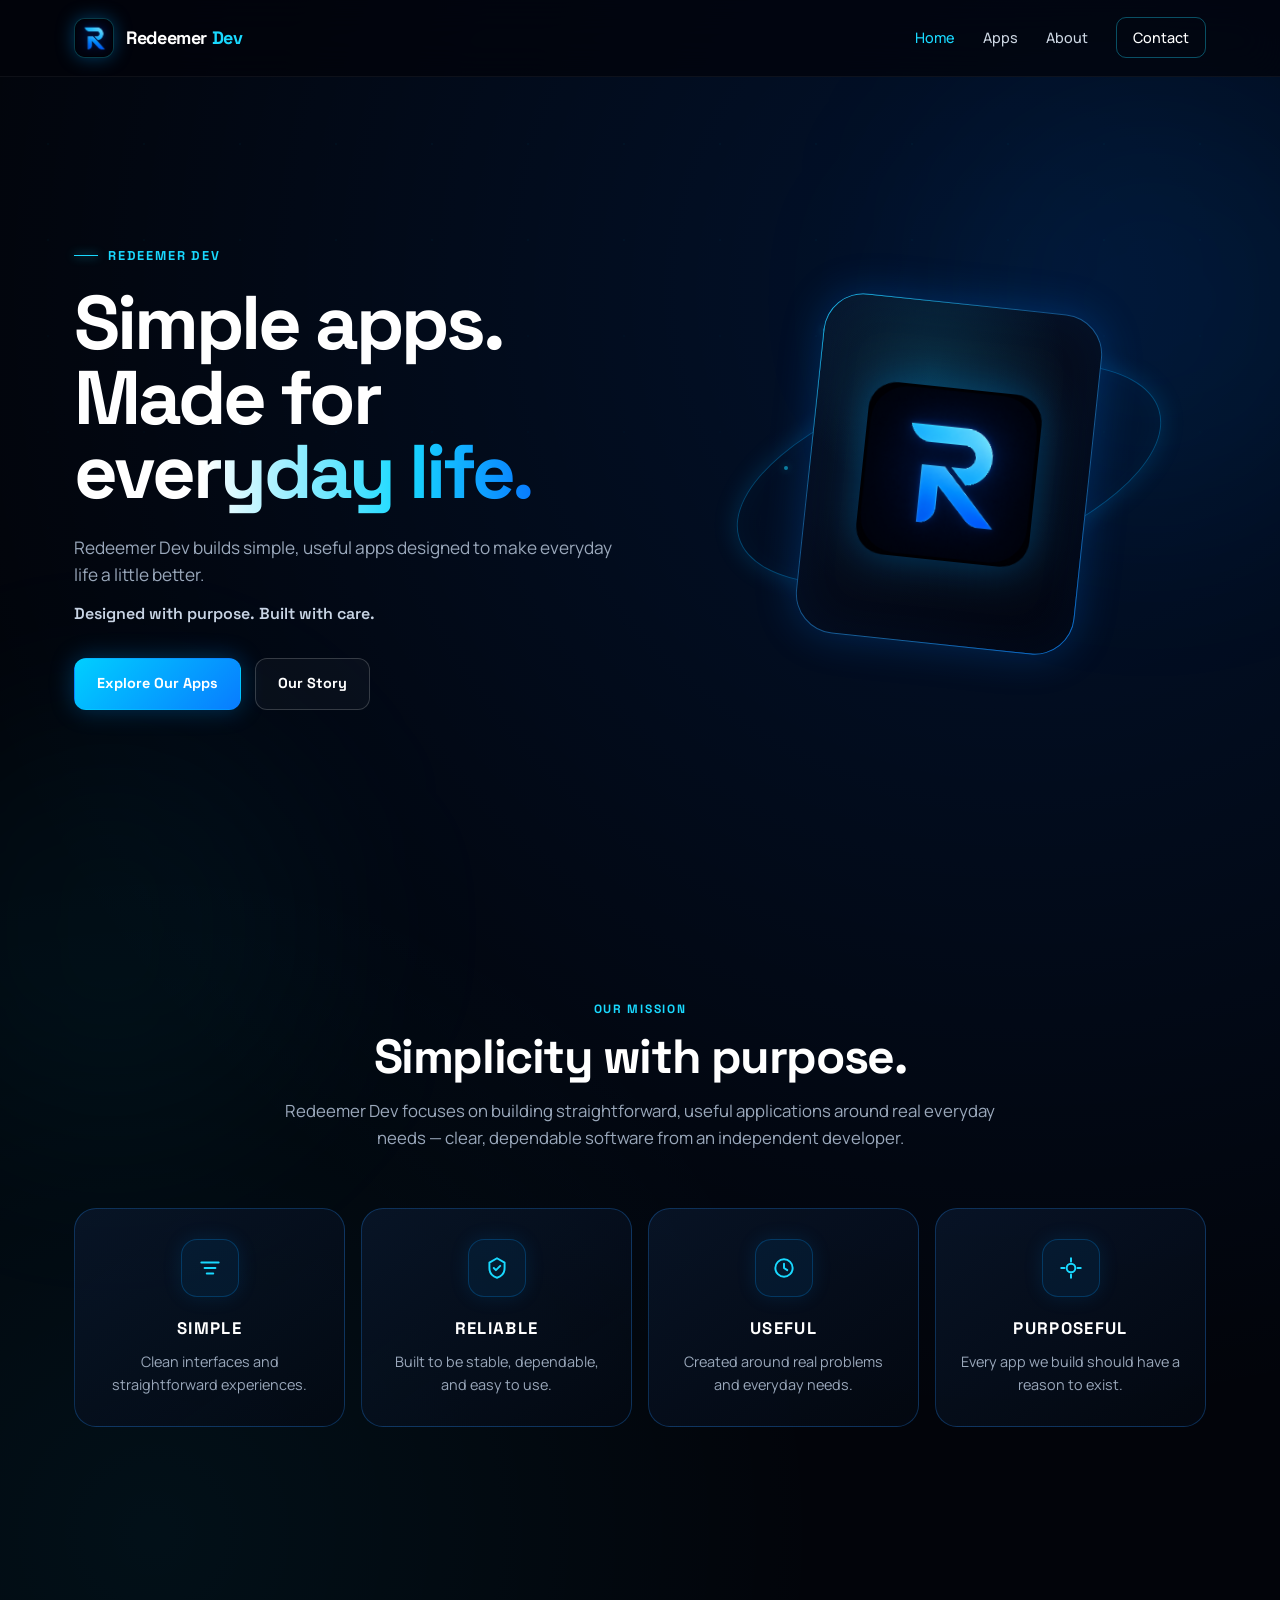
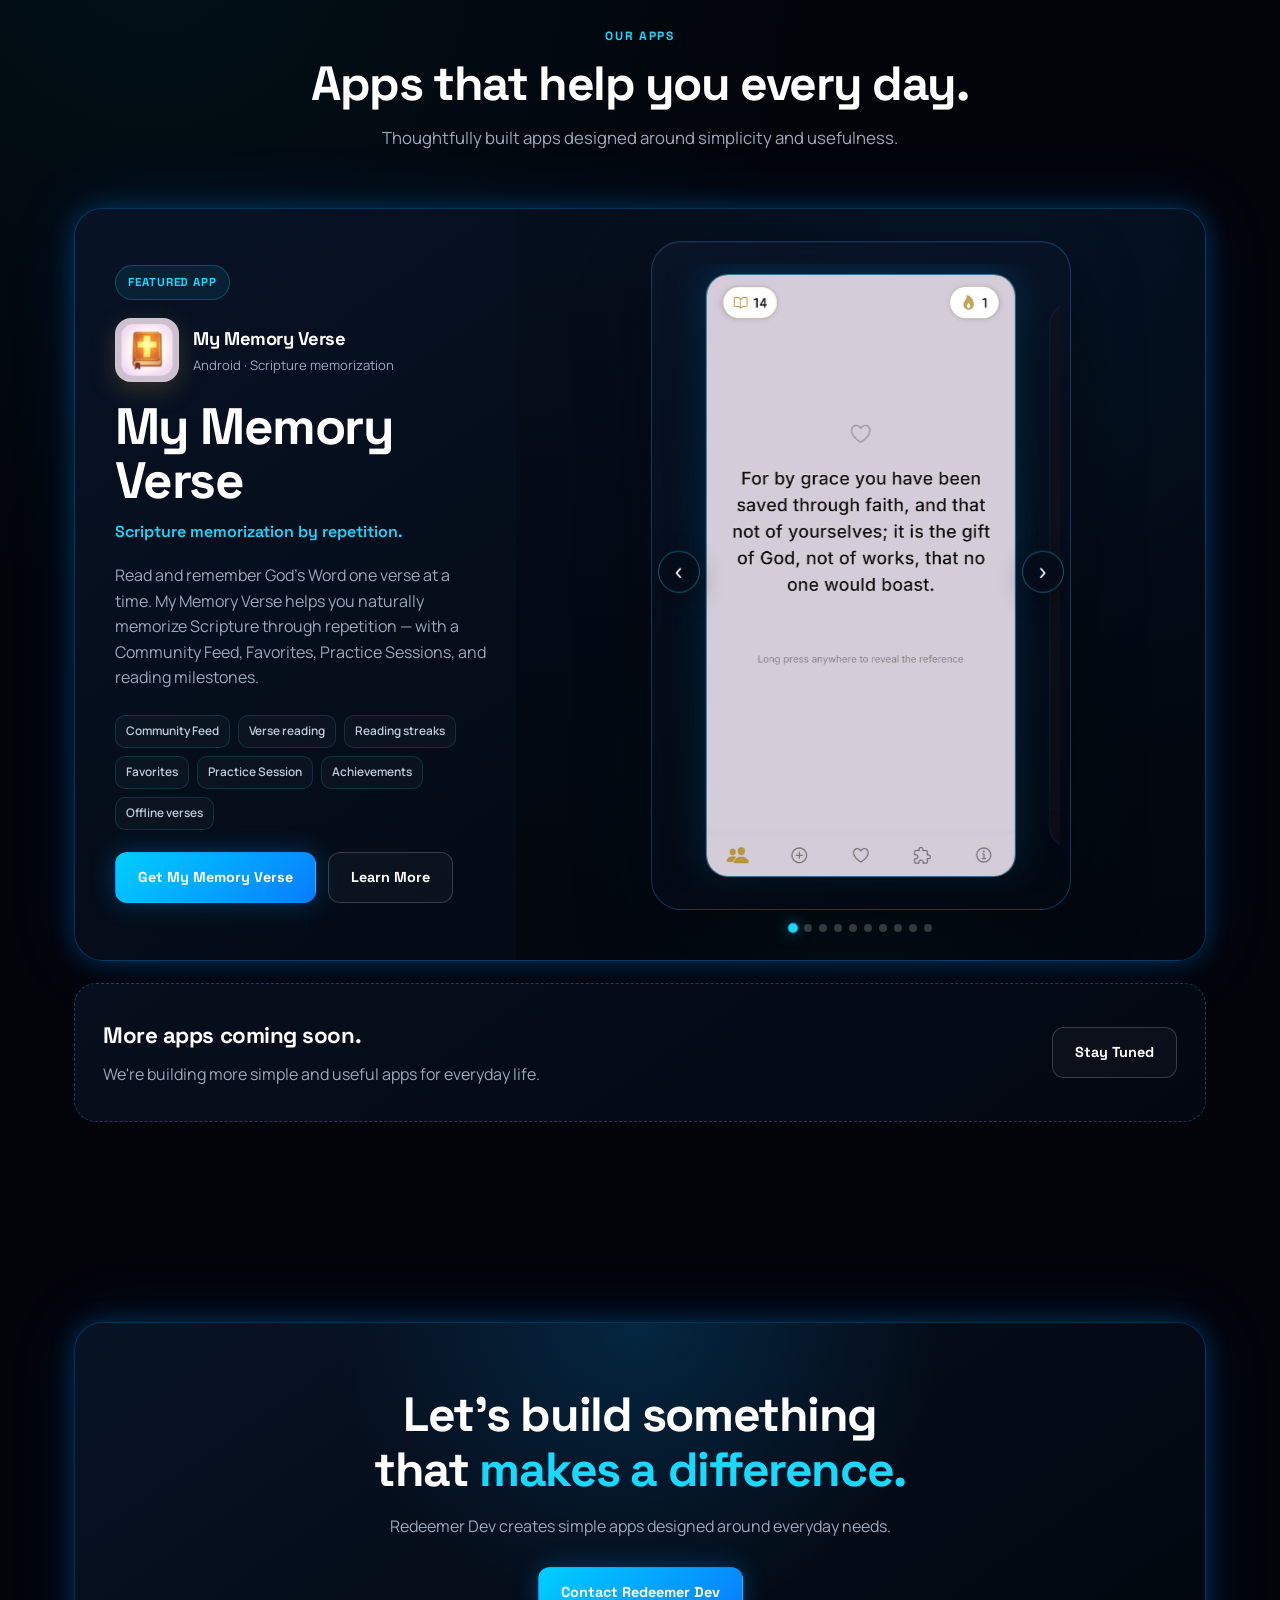
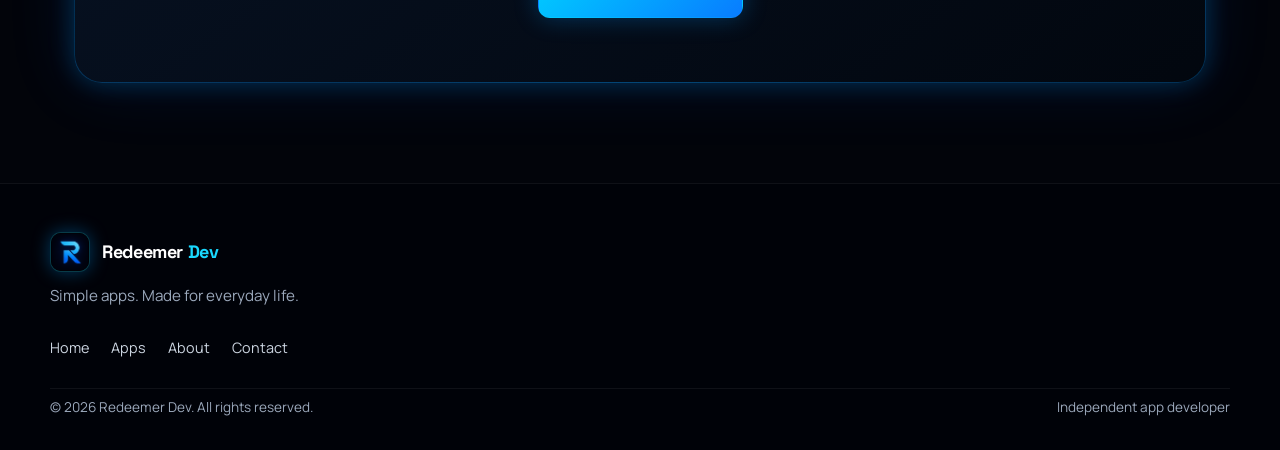
==== commit ced70934: "Update website branding to Redeemer Dev Co-authored-by: Cursor <cursoragent@cursor.com>" ====
--- a/index.html
+++ b/index.html
@@ -4,28 +4,28 @@
   <meta charset="UTF-8" />
   <meta name="viewport" content="width=device-width, initial-scale=1.0" />
 
-  <title>Redeemer Apps — Simple Apps for Everyday Life</title>
+  <title>Redeemer Dev — Simple Apps for Everyday Life</title>
   <meta
     name="description"
-    content="Redeemer Apps builds simple, useful apps designed for everyday life."
+    content="Redeemer Dev builds simple, useful apps designed for everyday life."
   />
   <meta name="theme-color" content="#02040A" />
 
   <meta property="og:type" content="website" />
-  <meta property="og:site_name" content="Redeemer Apps" />
-  <meta property="og:title" content="Redeemer Apps — Simple Apps for Everyday Life" />
+  <meta property="og:site_name" content="Redeemer Dev" />
+  <meta property="og:title" content="Redeemer Dev — Simple Apps for Everyday Life" />
   <meta
     property="og:description"
-    content="Redeemer Apps builds simple, useful apps designed for everyday life."
+    content="Redeemer Dev builds simple, useful apps designed for everyday life."
   />
   <meta property="og:url" content="https://redeemerapps.github.io/" />
   <meta property="og:image" content="https://redeemerapps.github.io/assets/RedeemerApps%20logo.png" />
 
   <meta name="twitter:card" content="summary" />
-  <meta name="twitter:title" content="Redeemer Apps — Simple Apps for Everyday Life" />
+  <meta name="twitter:title" content="Redeemer Dev — Simple Apps for Everyday Life" />
   <meta
     name="twitter:description"
-    content="Redeemer Apps builds simple, useful apps designed for everyday life."
+    content="Redeemer Dev builds simple, useful apps designed for everyday life."
   />
   <meta name="twitter:image" content="https://redeemerapps.github.io/assets/RedeemerApps%20logo.png" />
 
@@ -54,12 +54,12 @@
         <span class="brand-mark">
           <img
             src="assets/RedeemerApps%20logo.png"
-            alt="Redeemer Apps logo"
+            alt="Redeemer Dev logo"
             width="40"
             height="40"
           />
         </span>
-        <span class="brand-name">Redeemer <span>Apps</span></span>
+        <span class="brand-name">Redeemer <span>Dev</span></span>
       </a>
 
       <button
@@ -87,14 +87,14 @@
     <!-- HOME / HERO -->
     <section class="hero" id="home" aria-labelledby="hero-title">
       <div>
-        <div class="eyebrow">Redeemer Apps</div>
+        <div class="eyebrow">Redeemer Dev</div>
         <h1 id="hero-title">
           Simple apps.<br />
           Made for<br />
           <span class="gradient-text">everyday life.</span>
         </h1>
         <p class="hero-description">
-          Redeemer Apps builds simple, useful apps designed to make everyday life a little better.
+          Redeemer Dev builds simple, useful apps designed to make everyday life a little better.
         </p>
         <p class="hero-tagline">Designed with purpose. Built with care.</p>
         <div class="buttons">
@@ -129,7 +129,7 @@
         <div class="label">Our Mission</div>
         <h2 id="about-title">Simplicity with purpose.</h2>
         <p>
-          Redeemer Apps focuses on building straightforward, useful applications around real everyday needs —
+          Redeemer Dev focuses on building straightforward, useful applications around real everyday needs —
           clear, dependable software from an independent developer.
         </p>
       </div>
@@ -320,13 +320,13 @@
           <span>makes a difference.</span>
         </h2>
         <p>
-          Redeemer Apps creates simple apps designed around everyday needs.
+          Redeemer Dev creates simple apps designed around everyday needs.
         </p>
         <a
           class="button button-primary"
           href="mailto:inbox.redeemerapps@gmail.com"
         >
-          Contact Redeemer Apps
+          Contact Redeemer Dev
         </a>
       </div>
     </section>
@@ -339,12 +339,12 @@
           <span class="brand-mark">
             <img
               src="assets/RedeemerApps%20logo.png"
-              alt="Redeemer Apps logo"
+              alt="Redeemer Dev logo"
               width="40"
               height="40"
             />
           </span>
-          <span class="brand-name">Redeemer <span>Apps</span></span>
+          <span class="brand-name">Redeemer <span>Dev</span></span>
         </a>
         <p class="footer-tagline">Simple apps. Made for everyday life.</p>
       </div>
@@ -357,7 +357,7 @@
       </nav>
 
       <div class="footer-meta">
-        <p>© 2026 Redeemer Apps. All rights reserved.</p>
+        <p>© 2026 Redeemer Dev. All rights reserved.</p>
         <p>Independent app developer</p>
       </div>
     </div>
--- a/css/styles.css
+++ b/css/styles.css
@@ -1,4 +1,4 @@
-/* Redeemer Apps — shared styles */
+/* Redeemer Dev — shared styles */
 
 :root {
   --bg: #02040a;
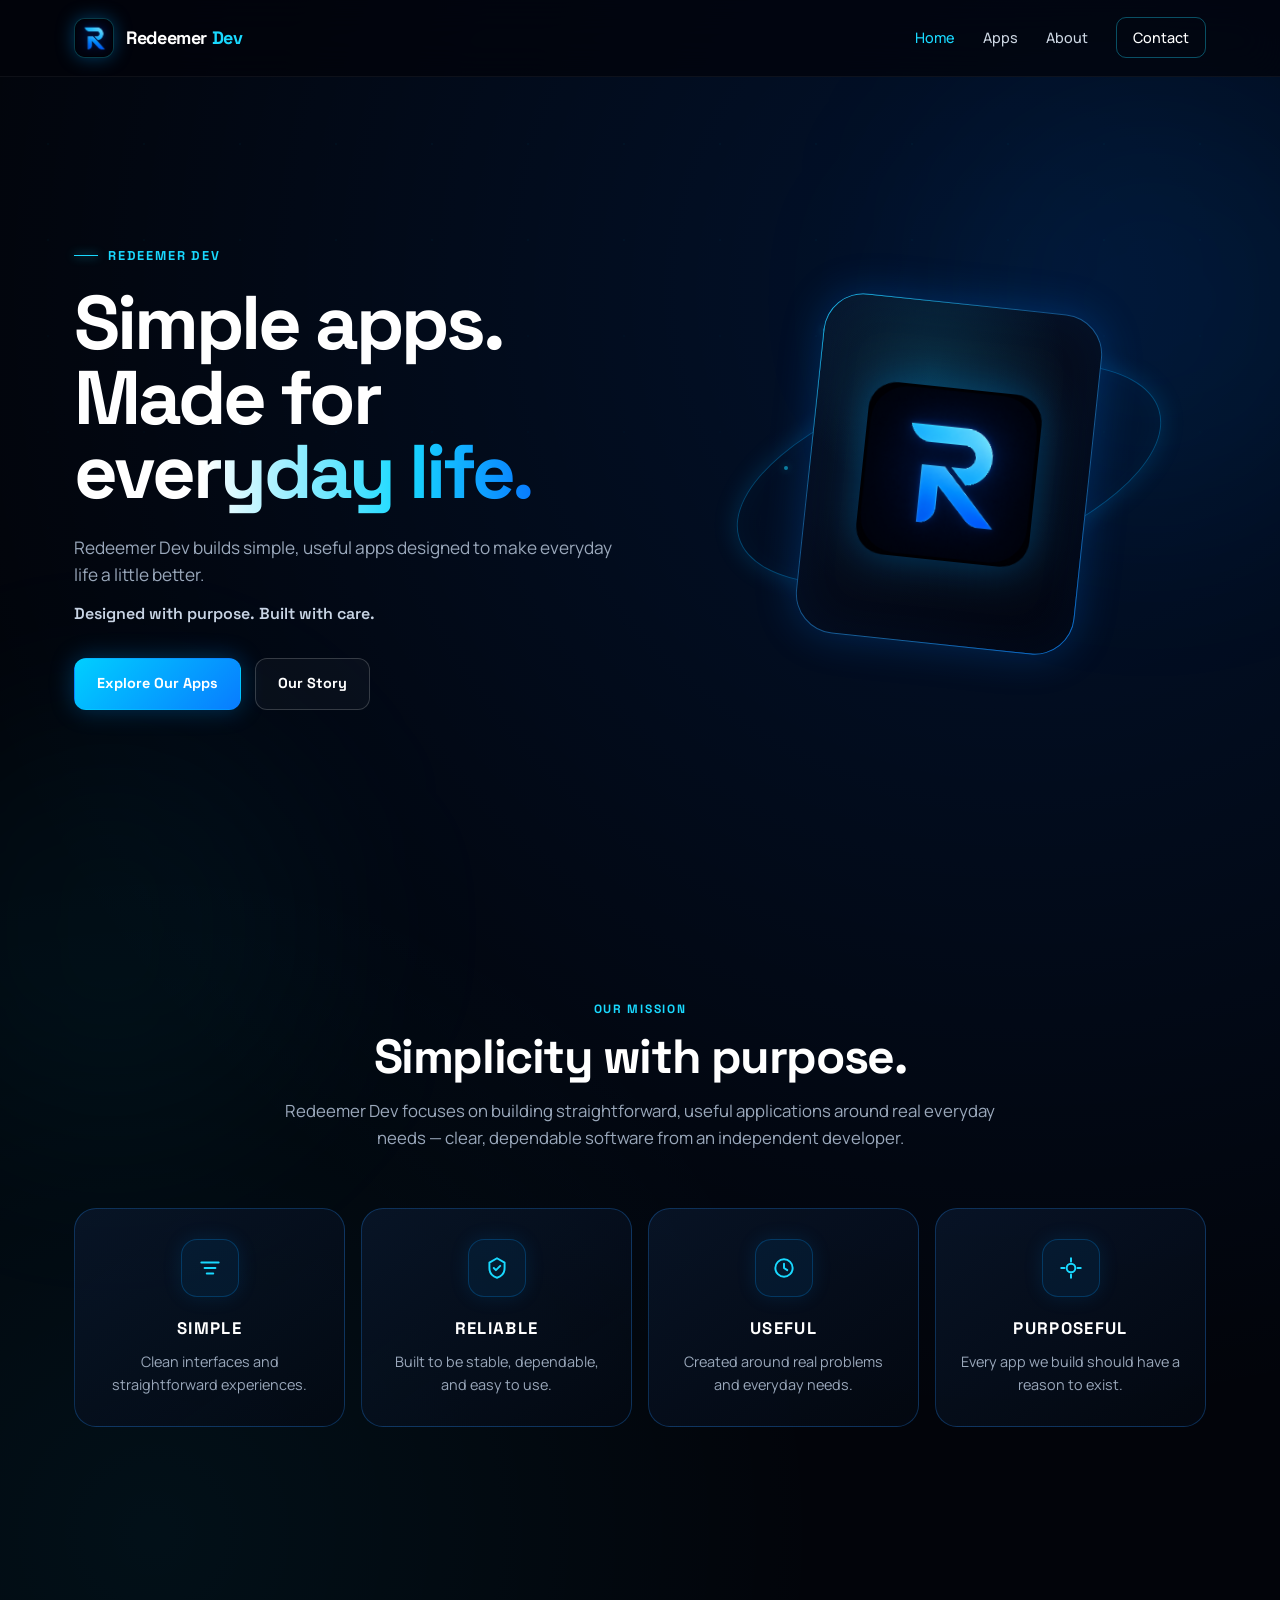
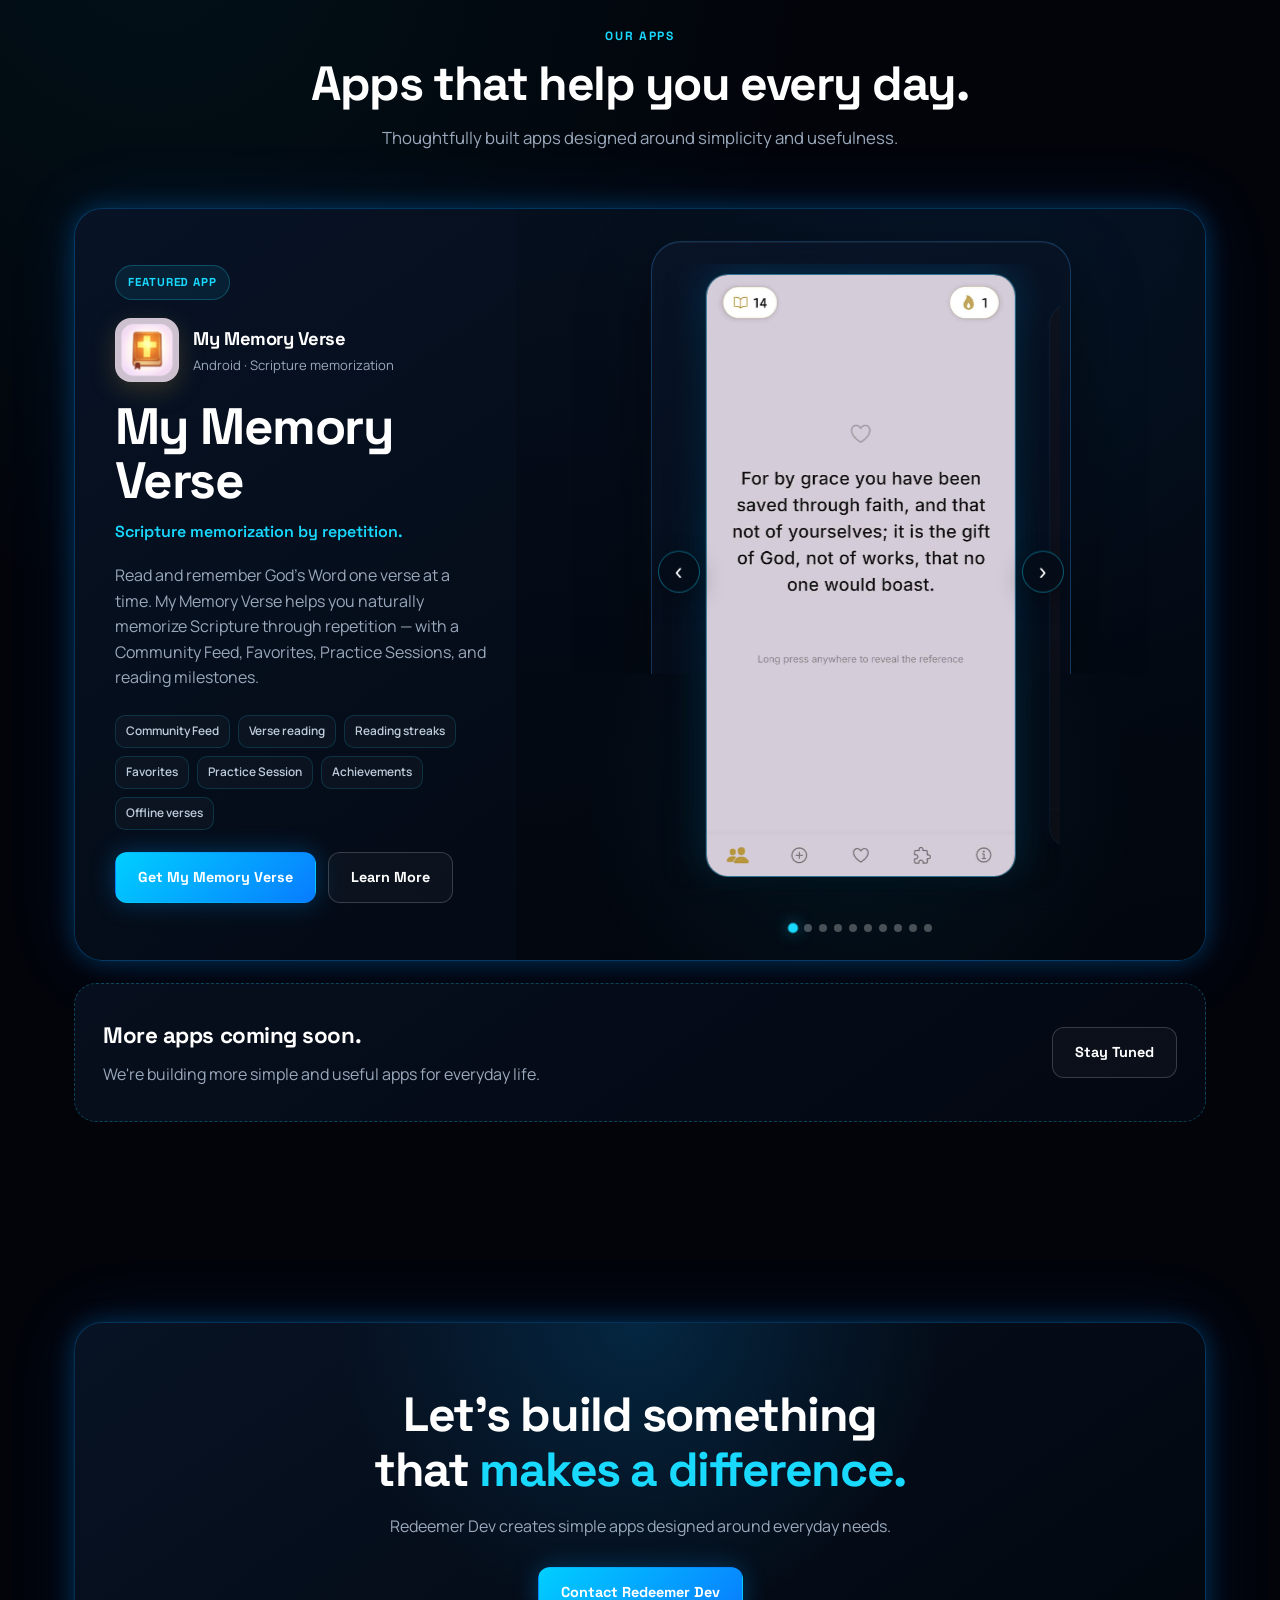
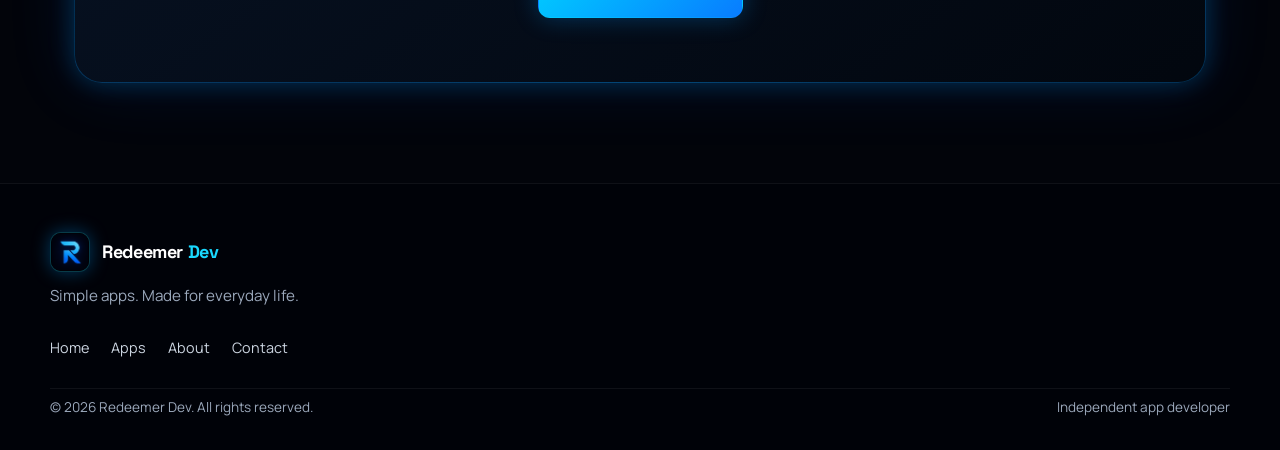
==== commit 60436f03: "fix: update canonical and social metadata to Redeemer Dev domain Co-authored-by: Cursor <cursoragent" ====
--- a/index.html
+++ b/index.html
@@ -18,8 +18,8 @@
     property="og:description"
     content="Redeemer Dev builds simple, useful apps designed for everyday life."
   />
-  <meta property="og:url" content="https://redeemerapps.github.io/" />
-  <meta property="og:image" content="https://redeemerapps.github.io/assets/RedeemerApps%20logo.png" />
+  <meta property="og:url" content="https://redeemerdev.github.io/" />
+  <meta property="og:image" content="https://redeemerdev.github.io/assets/RedeemerApps%20logo.png" />
 
   <meta name="twitter:card" content="summary" />
   <meta name="twitter:title" content="Redeemer Dev — Simple Apps for Everyday Life" />
@@ -27,9 +27,9 @@
     name="twitter:description"
     content="Redeemer Dev builds simple, useful apps designed for everyday life."
   />
-  <meta name="twitter:image" content="https://redeemerapps.github.io/assets/RedeemerApps%20logo.png" />
-
-  <link rel="canonical" href="https://redeemerapps.github.io/" />
+  <meta name="twitter:image" content="https://redeemerdev.github.io/assets/RedeemerApps%20logo.png" />
+
+  <link rel="canonical" href="https://redeemerdev.github.io/" />
   <link rel="icon" type="image/png" href="assets/RedeemerApps%20logo.png" />
   <link rel="apple-touch-icon" href="assets/RedeemerApps%20logo.png" />
 
